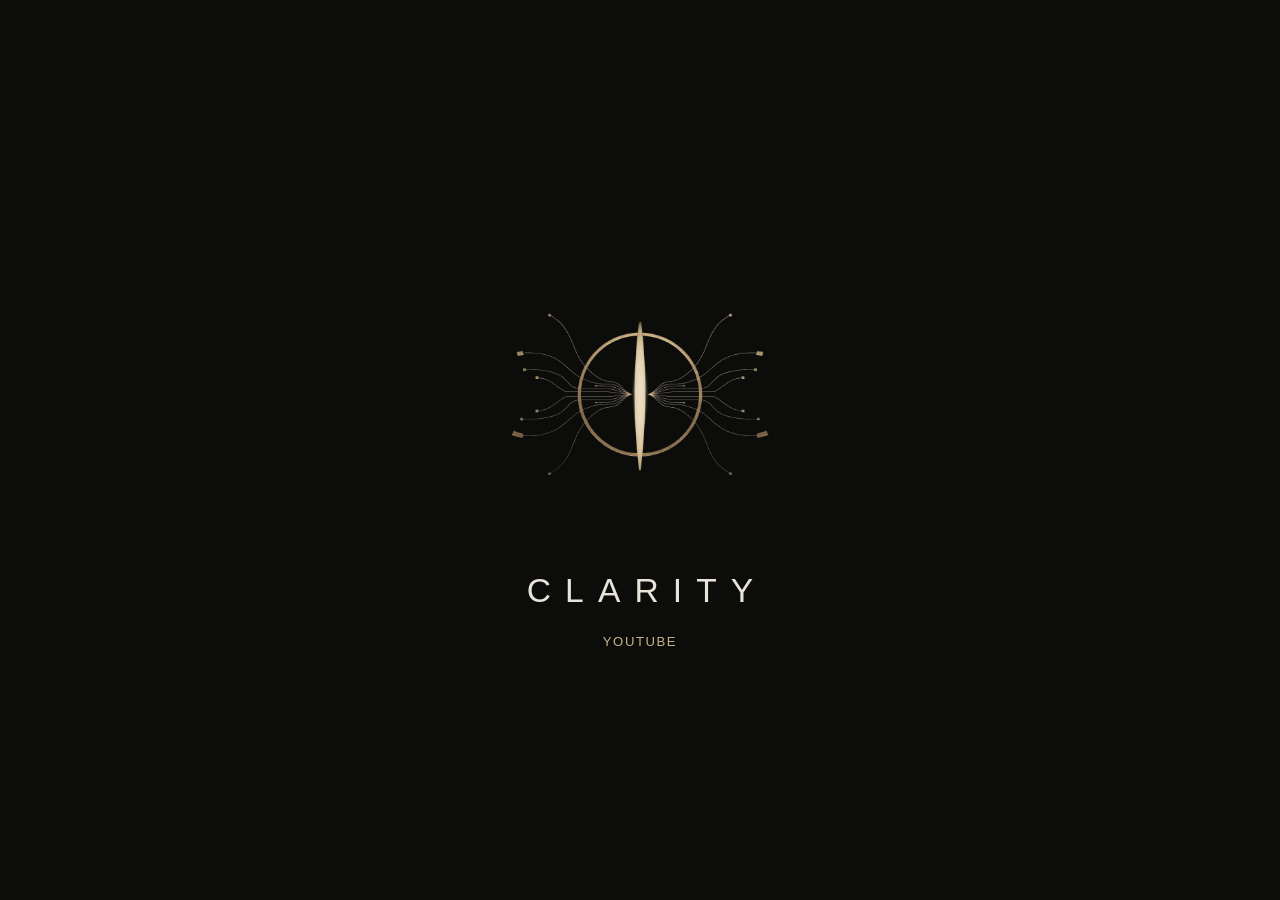
==== index.html @ 917a83cf "Basic public frame: logo, name, YouTube. No spoilers." ====
<!DOCTYPE html>
<html lang="en">
<head>
  <meta charset="utf-8">
  <meta name="viewport" content="width=device-width, initial-scale=1">
  <title>Clarity</title>
  <meta name="description" content="Clarity">
  <link rel="icon" href="assets/favicon-64.png" type="image/png">
  <link rel="stylesheet" href="css/style.css">
</head>
<body>
  <main>
    <img class="mark" src="assets/logo.png" width="720" height="720" alt="Clarity">
    <h1>Clarity</h1>
    <p><a href="https://youtu.be/8wqHIp00v-g">YouTube</a></p>
  </main>
</body>
</html>
---- css/style.css ----
:root {
  --bg: #0c0c0a;
  --fg: #e8e4d9;
  --gold: #c4b48a;
}

* { box-sizing: border-box; }

html, body {
  margin: 0;
  padding: 0;
  min-height: 100%;
  background: var(--bg);
  color: var(--fg);
}

body {
  min-height: 100dvh;
  display: grid;
  place-items: center;
  font-family: "Liberation Sans", "Noto Sans", system-ui, sans-serif;
}

main {
  text-align: center;
  padding: 2rem 1.25rem 3rem;
}

.mark {
  display: block;
  width: min(22rem, 78vw);
  height: auto;
  margin: 0 auto;
}

h1 {
  margin: 0.15rem 0 1.4rem;
  font-weight: 400;
  font-size: clamp(1.6rem, 4vw, 2.1rem);
  letter-spacing: 0.42em;
  text-indent: 0.42em;
  text-transform: uppercase;
}

a {
  color: var(--gold);
  text-decoration: none;
  letter-spacing: 0.12em;
  text-transform: uppercase;
  font-size: 0.82rem;
}

a:hover { text-decoration: underline; }
a:focus-visible { outline: 1px solid var(--gold); outline-offset: 4px; }

@media (max-width: 640px) {
  .mark { width: min(18rem, 86vw); }
}
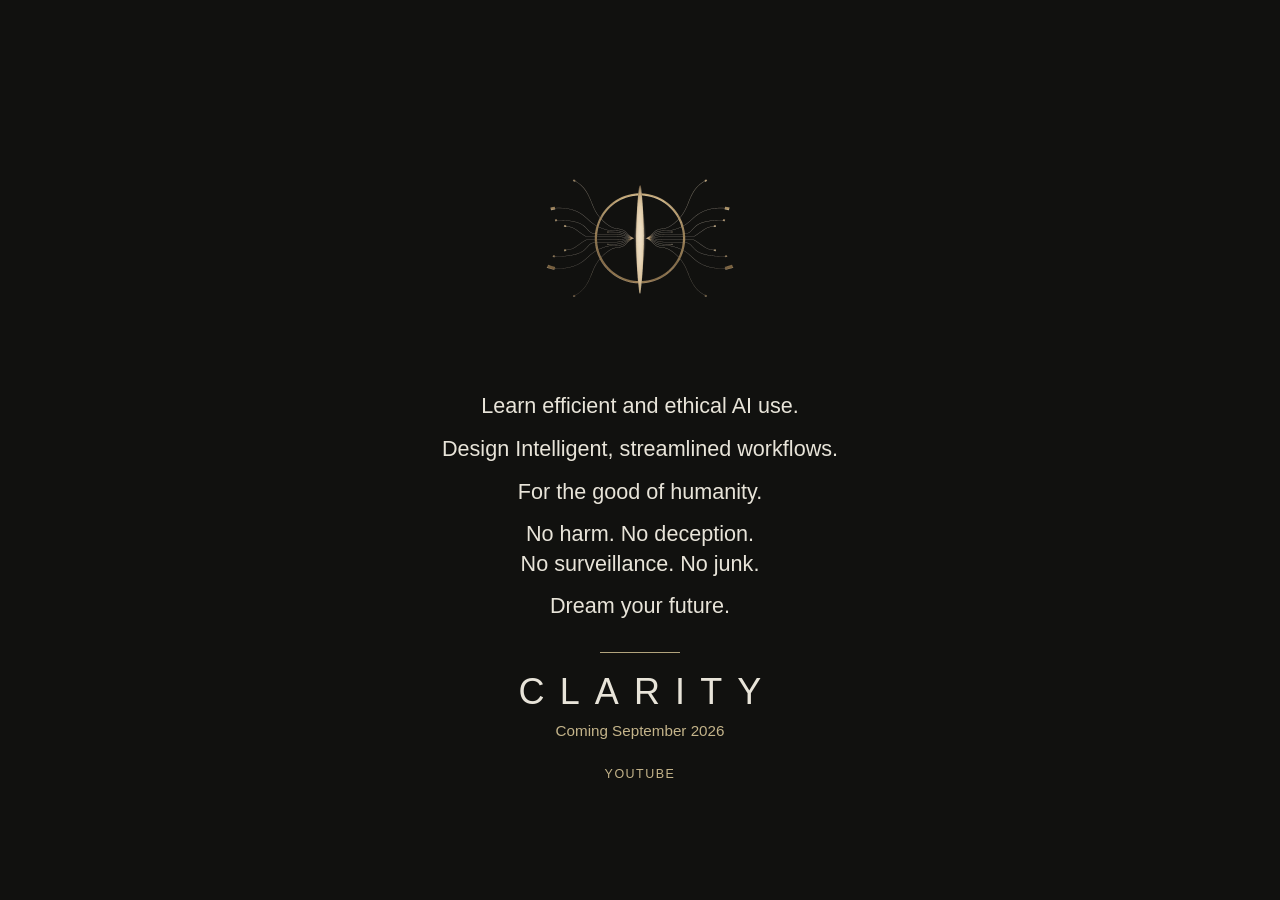
==== commit 286074f7: "Use only the teaser film lines on the public frame." ====
--- a/index.html
+++ b/index.html
@@ -4,15 +4,24 @@
   <meta charset="utf-8">
   <meta name="viewport" content="width=device-width, initial-scale=1">
   <title>Clarity</title>
-  <meta name="description" content="Clarity">
+  <meta name="description" content="Learn efficient and ethical AI use.">
   <link rel="icon" href="assets/favicon-64.png" type="image/png">
   <link rel="stylesheet" href="css/style.css">
 </head>
 <body>
   <main>
-    <img class="mark" src="assets/logo.png" width="720" height="720" alt="Clarity">
+    <img class="mark" src="assets/logo.png" width="720" height="720" alt="">
+    <ul class="lines">
+      <li>Learn efficient and ethical AI use.</li>
+      <li>Design Intelligent, streamlined workflows.</li>
+      <li>For the good of humanity.</li>
+      <li>No harm. No deception.<br>No surveillance. No junk.</li>
+      <li>Dream your future.</li>
+    </ul>
+    <hr>
     <h1>Clarity</h1>
-    <p><a href="https://youtu.be/8wqHIp00v-g">YouTube</a></p>
+    <p class="when">Coming September 2026</p>
+    <p class="yt"><a href="https://youtu.be/8wqHIp00v-g">YouTube</a></p>
   </main>
 </body>
 </html>
--- a/css/style.css
+++ b/css/style.css
@@ -1,5 +1,5 @@
 :root {
-  --bg: #0c0c0a;
+  --bg: #11110f;
   --fg: #e8e4d9;
   --gold: #c4b48a;
 }
@@ -9,7 +9,6 @@
 html, body {
   margin: 0;
   padding: 0;
-  min-height: 100%;
   background: var(--bg);
   color: var(--fg);
 }
@@ -18,41 +17,74 @@
   min-height: 100dvh;
   display: grid;
   place-items: center;
-  font-family: "Liberation Sans", "Noto Sans", system-ui, sans-serif;
+  font-family: "Noto Sans", "Liberation Sans", system-ui, sans-serif;
+  font-weight: 300;
 }
 
 main {
   text-align: center;
-  padding: 2rem 1.25rem 3rem;
+  padding: 2.5rem 1.25rem 3rem;
+  max-width: 40rem;
 }
 
 .mark {
   display: block;
-  width: min(22rem, 78vw);
+  width: min(16rem, 62vw);
   height: auto;
-  margin: 0 auto;
+  margin: 0 auto 1.6rem;
+}
+
+.lines {
+  list-style: none;
+  margin: 0 0 2rem;
+  padding: 0;
+}
+
+.lines li {
+  margin: 0 0 0.85rem;
+  font-size: clamp(1.05rem, 2.6vw, 1.35rem);
+  line-height: 1.35;
+  font-weight: 300;
+}
+
+hr {
+  width: 5rem;
+  border: 0;
+  border-top: 1px solid var(--gold);
+  opacity: 0.9;
+  margin: 0.4rem auto 1.1rem;
 }
 
 h1 {
-  margin: 0.15rem 0 1.4rem;
-  font-weight: 400;
-  font-size: clamp(1.6rem, 4vw, 2.1rem);
+  margin: 0 0 0.55rem;
+  font-weight: 300;
+  font-size: clamp(1.7rem, 4vw, 2.25rem);
   letter-spacing: 0.42em;
   text-indent: 0.42em;
   text-transform: uppercase;
 }
+
+.when {
+  margin: 0 0 1.6rem;
+  color: var(--gold);
+  font-weight: 500;
+  font-size: 0.95rem;
+}
+
+.yt { margin: 0; }
 
 a {
   color: var(--gold);
   text-decoration: none;
   letter-spacing: 0.12em;
   text-transform: uppercase;
-  font-size: 0.82rem;
+  font-size: 0.78rem;
+  font-weight: 500;
 }
 
 a:hover { text-decoration: underline; }
 a:focus-visible { outline: 1px solid var(--gold); outline-offset: 4px; }
 
 @media (max-width: 640px) {
-  .mark { width: min(18rem, 86vw); }
+  .mark { width: min(13rem, 70vw); }
 }
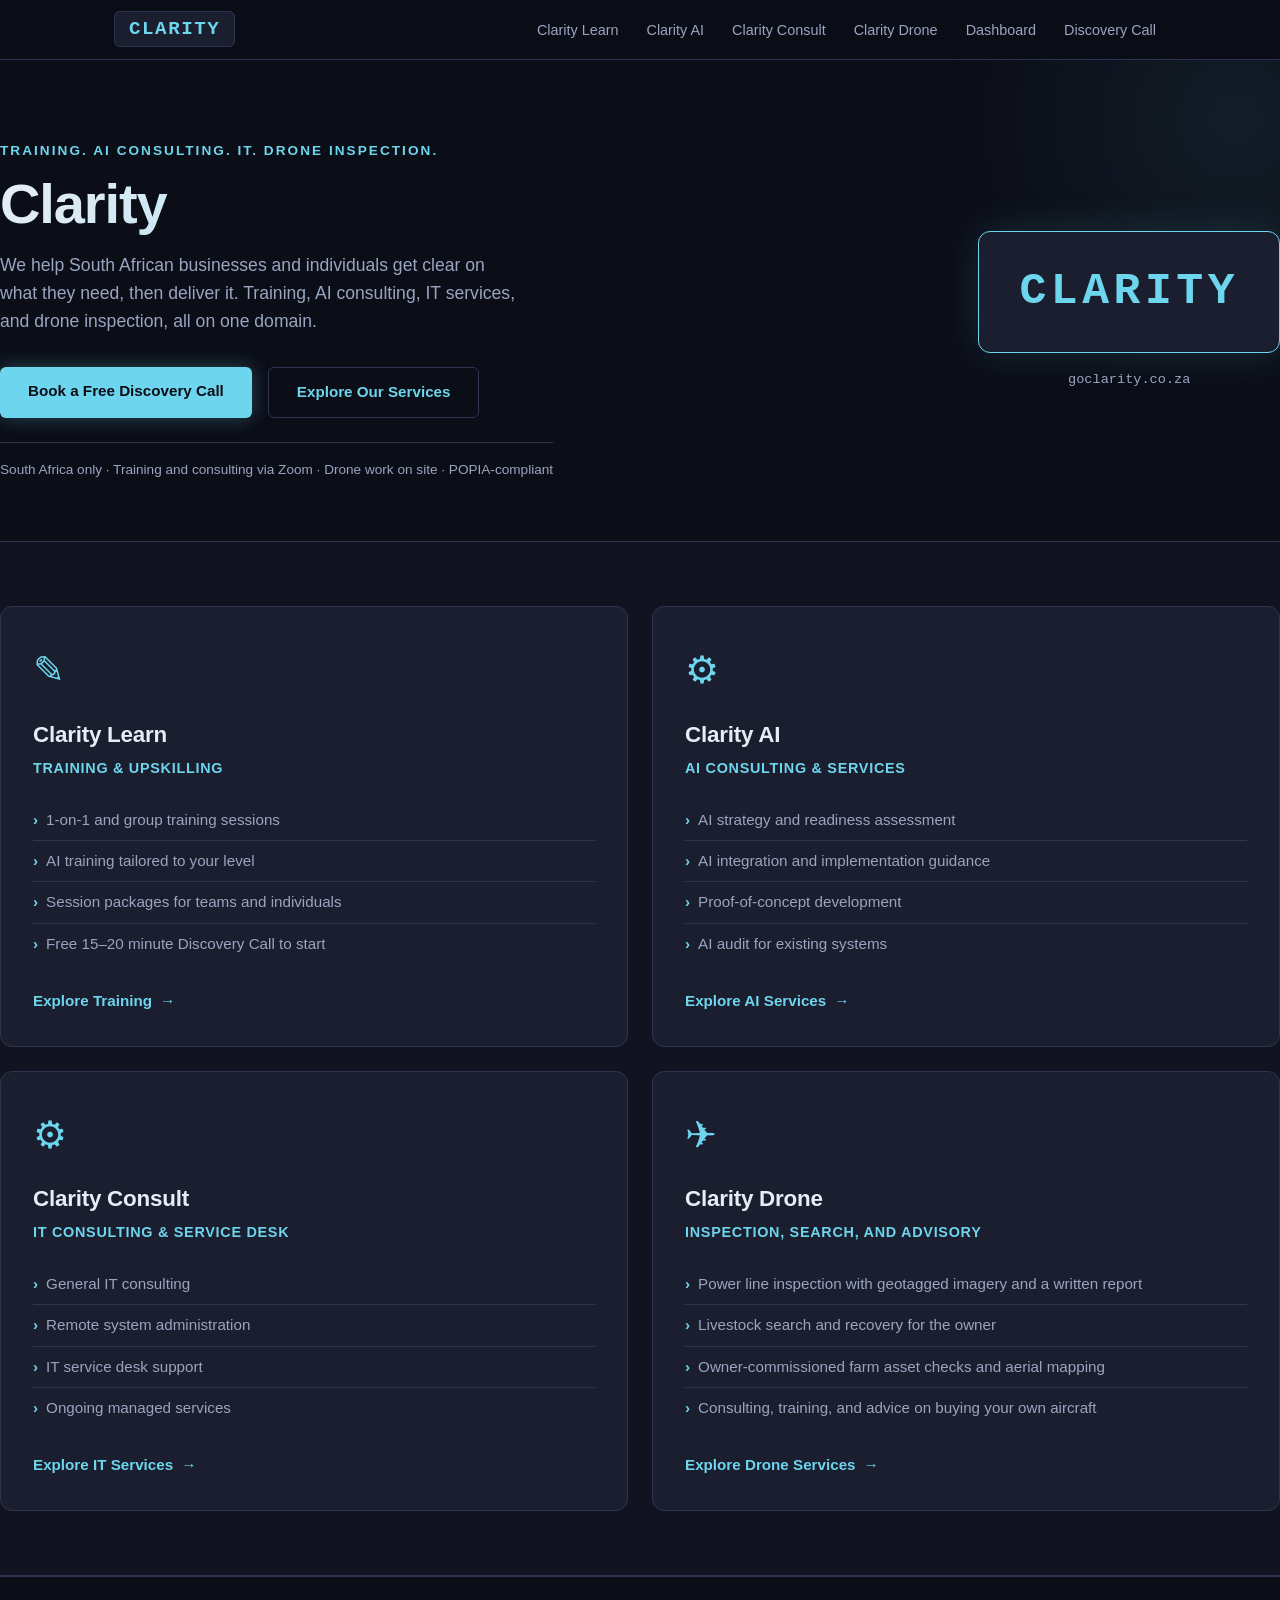
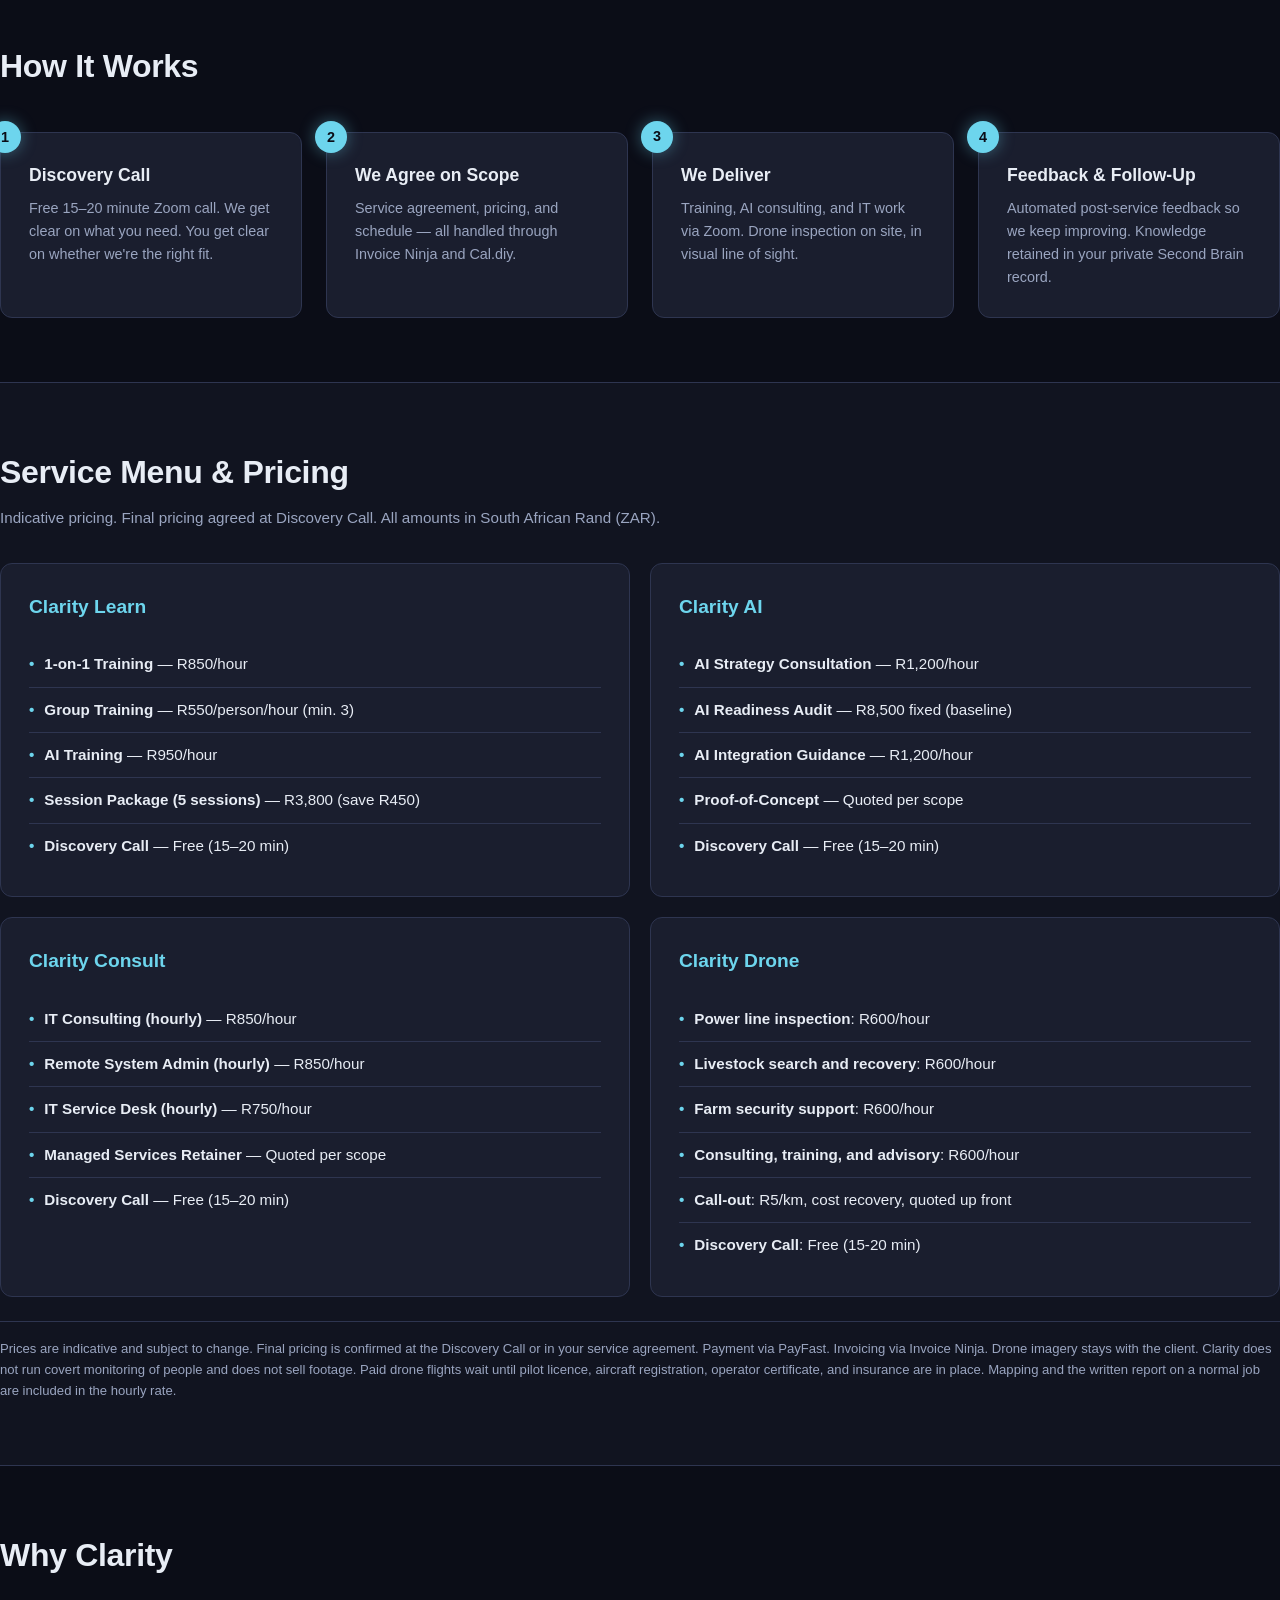
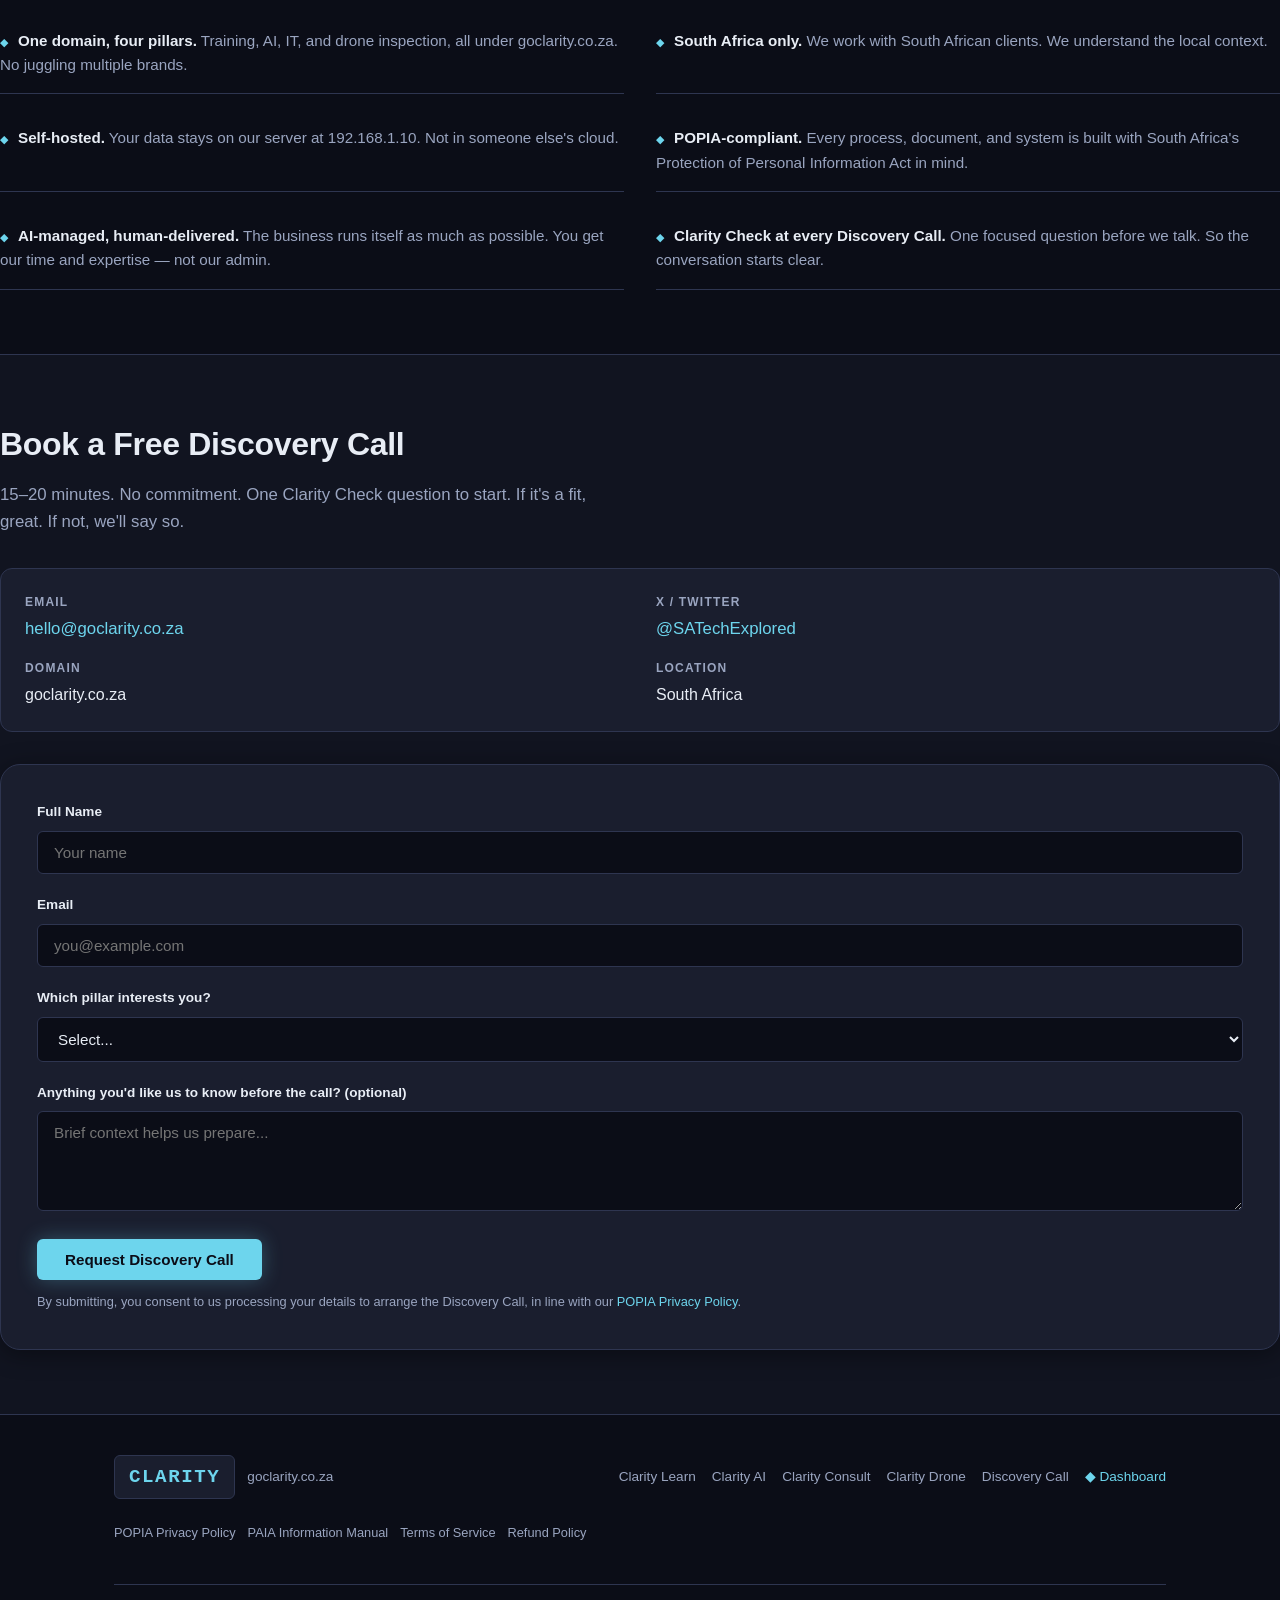
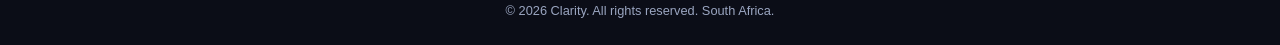
==== commit a577f44c: "Publish full Clarity site: services, POPIA legal suite, portal placeholder Replaces the teaser frame" ====
--- a/index.html
+++ b/index.html
@@ -1,27 +1,287 @@
 <!DOCTYPE html>
 <html lang="en">
 <head>
-  <meta charset="utf-8">
-  <meta name="viewport" content="width=device-width, initial-scale=1">
-  <title>Clarity</title>
-  <meta name="description" content="Learn efficient and ethical AI use.">
-  <link rel="icon" href="assets/favicon-64.png" type="image/png">
-  <link rel="stylesheet" href="css/style.css">
+    <meta charset="UTF-8">
+    <meta name="viewport" content="width=device-width, initial-scale=1.0">
+    <title>Clarity: Training, AI consulting, IT, and drone inspection.</title>
+    <meta name="description" content="Clarity delivers training, AI consulting, IT consulting, and drone inspection to South African clients. Self-hosted. POPIA-compliant.">
+    <link rel="stylesheet" href="css/style.css">
+    <link rel="icon" href="assets/favicon.svg" type="image/svg+xml">
 </head>
 <body>
-  <main>
-    <img class="mark" src="assets/logo.png" width="720" height="720" alt="">
-    <ul class="lines">
-      <li>Learn efficient and ethical AI use.</li>
-      <li>Design Intelligent, streamlined workflows.</li>
-      <li>For the good of humanity.</li>
-      <li>No harm. No deception.<br>No surveillance. No junk.</li>
-      <li>Dream your future.</li>
-    </ul>
-    <hr>
-    <h1>Clarity</h1>
-    <p class="when">Coming September 2026</p>
-    <p class="yt"><a href="https://youtu.be/8wqHIp00v-g">YouTube</a></p>
-  </main>
+    <header class="site-header">
+        <div class="header-inner">
+            <a href="/" class="logo">
+                <span class="logo-mark">CLARITY</span>
+            </a>
+            <nav class="main-nav">
+                <ul>
+                    <li><a href="#learn">Clarity Learn</a></li>
+                    <li><a href="#ai">Clarity AI</a></li>
+                    <li><a href="#consult">Clarity Consult</a></li>
+                    <li><a href="#drone">Clarity Drone</a></li>
+                    <li><a href="/portal.html" class="btn-nav">Dashboard</a></li>
+                    <li><a href="#contact" class="btn-nav">Discovery Call</a></li>
+                </ul>
+            </nav>
+        </div>
+    </header>
+
+    <main>
+        <!-- HERO -->
+        <section class="hero">
+            <div class="hero-inner">
+                <div class="hero-text">
+                    <p class="tagline">Training. AI Consulting. IT. Drone Inspection.</p>
+                    <h1>Clarity</h1>
+                    <p class="hero-sub">We help South African businesses and individuals get clear on what they need, then deliver it. Training, AI consulting, IT services, and drone inspection, all on one domain.</p>
+                    <div class="hero-cta">
+                        <a href="#contact" class="btn btn-primary">Book a Free Discovery Call</a>
+                        <a href="#learn" class="btn btn-secondary">Explore Our Services</a>
+                    </div>
+                    <p class="hero-note">South Africa only · Training and consulting via Zoom · Drone work on site · POPIA-compliant</p>
+                </div>
+                <div class="hero-visual">
+                    <div class="logo-big">CLARITY</div>
+                    <p class="hero-visual-sub">goclarity.co.za</p>
+                </div>
+            </div>
+        </section>
+
+        <!-- THREE PILLARS -->
+        <section class="pillars">
+            <div class="pillars-inner">
+                <div class="pillar" id="learn">
+                    <div class="pillar-icon">&#9998;</div>
+                    <h2>Clarity Learn</h2>
+                    <p>Training &amp; Upskilling</p>
+                    <ul class="pillar-list">
+                        <li>1-on-1 and group training sessions</li>
+                        <li>AI training tailored to your level</li>
+                        <li>Session packages for teams and individuals</li>
+                        <li>Free 15–20 minute Discovery Call to start</li>
+                    </ul>
+                    <a href="#contact" class="pillar-cta">Explore Training<span class="arrow">→</span></a>
+                </div>
+
+                <div class="pillar" id="ai">
+                    <div class="pillar-icon">&#9881;</div>
+                    <h2>Clarity AI</h2>
+                    <p>AI Consulting &amp; Services</p>
+                    <ul class="pillar-list">
+                        <li>AI strategy and readiness assessment</li>
+                        <li>AI integration and implementation guidance</li>
+                        <li>Proof-of-concept development</li>
+                        <li>AI audit for existing systems</li>
+                    </ul>
+                    <a href="#contact" class="pillar-cta">Explore AI Services<span class="arrow">→</span></a>
+                </div>
+
+                <div class="pillar" id="consult">
+                    <div class="pillar-icon">&#9881;</div>
+                    <h2>Clarity Consult</h2>
+                    <p>IT Consulting &amp; Service Desk</p>
+                    <ul class="pillar-list">
+                        <li>General IT consulting</li>
+                        <li>Remote system administration</li>
+                        <li>IT service desk support</li>
+                        <li>Ongoing managed services</li>
+                    </ul>
+                    <a href="#contact" class="pillar-cta">Explore IT Services<span class="arrow">→</span></a>
+                </div>
+
+                <div class="pillar" id="drone">
+                    <div class="pillar-icon">&#9992;</div>
+                    <h2>Clarity Drone</h2>
+                    <p>Inspection, Search, and Advisory</p>
+                    <ul class="pillar-list">
+                        <li>Power line inspection with geotagged imagery and a written report</li>
+                        <li>Livestock search and recovery for the owner</li>
+                        <li>Owner-commissioned farm asset checks and aerial mapping</li>
+                        <li>Consulting, training, and advice on buying your own aircraft</li>
+                    </ul>
+                    <a href="#contact" class="pillar-cta">Explore Drone Services<span class="arrow">→</span></a>
+                </div>
+            </div>
+        </section>
+
+        <!-- HOW IT WORKS -->
+        <section class="how">
+            <div class="how-inner">
+                <h2>How It Works</h2>
+                <ol class="steps">
+                    <li>
+                        <strong>Discovery Call</strong>
+                        <p>Free 15–20 minute Zoom call. We get clear on what you need. You get clear on whether we're the right fit.</p>
+                    </li>
+                    <li>
+                        <strong>We Agree on Scope</strong>
+                        <p>Service agreement, pricing, and schedule — all handled through Invoice Ninja and Cal.diy.</p>
+                    </li>
+                    <li>
+                        <strong>We Deliver</strong>
+                        <p>Training, AI consulting, and IT work via Zoom. Drone inspection on site, in visual line of sight.</p>
+                    </li>
+                    <li>
+                        <strong>Feedback &amp; Follow-Up</strong>
+                        <p>Automated post-service feedback so we keep improving. Knowledge retained in your private Second Brain record.</p>
+                    </li>
+                </ol>
+            </div>
+        </section>
+
+        <!-- PRICING -->
+        <section class="pricing">
+            <div class="pricing-inner">
+                <h2>Service Menu &amp; Pricing</h2>
+                <p class="pricing-note">Indicative pricing. Final pricing agreed at Discovery Call. All amounts in South African Rand (ZAR).</p>
+
+                <div class="pricing-grid">
+                    <div class="pricing-card">
+                        <h3>Clarity Learn</h3>
+                        <ul class="pricing-list">
+                            <li><strong>1-on-1 Training</strong> — R850/hour</li>
+                            <li><strong>Group Training</strong> — R550/person/hour (min. 3)</li>
+                            <li><strong>AI Training</strong> — R950/hour</li>
+                            <li><strong>Session Package (5 sessions)</strong> — R3,800 (save R450)</li>
+                            <li><strong>Discovery Call</strong> — Free (15–20 min)</li>
+                        </ul>
+                    </div>
+                    <div class="pricing-card">
+                        <h3>Clarity AI</h3>
+                        <ul class="pricing-list">
+                            <li><strong>AI Strategy Consultation</strong> — R1,200/hour</li>
+                            <li><strong>AI Readiness Audit</strong> — R8,500 fixed (baseline)</li>
+                            <li><strong>AI Integration Guidance</strong> — R1,200/hour</li>
+                            <li><strong>Proof-of-Concept</strong> — Quoted per scope</li>
+                            <li><strong>Discovery Call</strong> — Free (15–20 min)</li>
+                        </ul>
+                    </div>
+                    <div class="pricing-card">
+                        <h3>Clarity Consult</h3>
+                        <ul class="pricing-list">
+                            <li><strong>IT Consulting (hourly)</strong> — R850/hour</li>
+                            <li><strong>Remote System Admin (hourly)</strong> — R850/hour</li>
+                            <li><strong>IT Service Desk (hourly)</strong> — R750/hour</li>
+                            <li><strong>Managed Services Retainer</strong> — Quoted per scope</li>
+                            <li><strong>Discovery Call</strong> — Free (15–20 min)</li>
+                        </ul>
+                    </div>
+                    <div class="pricing-card">
+                        <h3>Clarity Drone</h3>
+                        <ul class="pricing-list">
+                            <li><strong>Power line inspection</strong>: R600/hour</li>
+                            <li><strong>Livestock search and recovery</strong>: R600/hour</li>
+                            <li><strong>Farm security support</strong>: R600/hour</li>
+                            <li><strong>Consulting, training, and advisory</strong>: R600/hour</li>
+                            <li><strong>Call-out</strong>: R5/km, cost recovery, quoted up front</li>
+                            <li><strong>Discovery Call</strong>: Free (15-20 min)</li>
+                        </ul>
+                    </div>
+                </div>
+                <p class="pricing-disclaimer">Prices are indicative and subject to change. Final pricing is confirmed at the Discovery Call or in your service agreement. Payment via PayFast. Invoicing via Invoice Ninja. Drone imagery stays with the client. Clarity does not run covert monitoring of people and does not sell footage. Paid drone flights wait until pilot licence, aircraft registration, operator certificate, and insurance are in place. Mapping and the written report on a normal job are included in the hourly rate.</p>
+            </div>
+        </section>
+
+        <!-- WHY CLARITY -->
+        <section class="why">
+            <div class="why-inner">
+                <h2>Why Clarity</h2>
+                <ul class="why-list">
+                    <li><strong>One domain, four pillars.</strong> Training, AI, IT, and drone inspection, all under goclarity.co.za. No juggling multiple brands.</li>
+                    <li><strong>South Africa only.</strong> We work with South African clients. We understand the local context.</li>
+                    <li><strong>Self-hosted.</strong> Your data stays on our server at 192.168.1.10. Not in someone else's cloud.</li>
+                    <li><strong>POPIA-compliant.</strong> Every process, document, and system is built with South Africa's Protection of Personal Information Act in mind.</li>
+                    <li><strong>AI-managed, human-delivered.</strong> The business runs itself as much as possible. You get our time and expertise — not our admin.</li>
+                    <li><strong>Clarity Check at every Discovery Call.</strong> One focused question before we talk. So the conversation starts clear.</li>
+                </ul>
+            </div>
+        </section>
+
+        <!-- CONTACT / DISCOVERY CALL -->
+        <section class="contact" id="contact">
+            <div class="contact-inner">
+                <h2>Book a Free Discovery Call</h2>
+                <p>15–20 minutes. No commitment. One Clarity Check question to start. If it's a fit, great. If not, we'll say so.</p>
+
+                <div class="contact-box">
+                    <div class="contact-item">
+                        <span class="contact-label">Email</span>
+                        <a href="mailto:hello@goclarity.co.za">hello@goclarity.co.za</a>
+                    </div>
+                    <div class="contact-item">
+                        <span class="contact-label">X / Twitter</span>
+                        <a href="https://x.com/SATechExplored" target="_blank" rel="noopener">@SATechExplored</a>
+                    </div>
+                    <div class="contact-item">
+                        <span class="contact-label">Domain</span>
+                        goclarity.co.za
+                    </div>
+                    <div class="contact-item">
+                        <span class="contact-label">Location</span>
+                        South Africa
+                    </div>
+                </div>
+
+                <div class="contact-form">
+                    <form action="/api/contact" method="POST" id="discoveryForm">
+                        <div class="form-row">
+                            <label for="name">Full Name</label>
+                            <input type="text" id="name" name="name" required placeholder="Your name">
+                        </div>
+                        <div class="form-row">
+                            <label for="email">Email</label>
+                            <input type="email" id="email" name="email" required placeholder="you@example.com">
+                        </div>
+                        <div class="form-row">
+                            <label for="pillar">Which pillar interests you?</label>
+                            <select id="pillar" name="pillar" required>
+                                <option value="">Select...</option>
+                                <option value="learn">Clarity Learn — Training &amp; Upskilling</option>
+                                <option value="ai">Clarity AI — AI Consulting</option>
+                                <option value="consult">Clarity Consult — IT Consulting &amp; Service Desk</option>
+                                <option value="drone">Clarity Drone: inspection, search, and advisory</option>
+                                <option value="not-sure">Not sure yet</option>
+                            </select>
+                        </div>
+                        <div class="form-row">
+                            <label for="message">Anything you'd like us to know before the call? (optional)</label>
+                            <textarea id="message" name="message" rows="4" placeholder="Brief context helps us prepare..."></textarea>
+                        </div>
+                        <button type="submit" class="btn btn-primary" id="submitBtn">Request Discovery Call</button>
+                    </form>
+                    <div id="formFeedback" class="form-feedback" role="status" aria-live="polite"></div>
+                    <p class="form-note">By submitting, you consent to us processing your details to arrange the Discovery Call, in line with our <a href="/legal/popia-privacy-policy.html">POPIA Privacy Policy</a>.</p>
+                </div>
+            </div>
+        </section>
+
+        <!-- FOOTER -->
+        <footer class="site-footer">
+            <div class="footer-inner">
+                <div class="footer-brand">
+                    <span class="logo-mark">CLARITY</span>
+                    <p>goclarity.co.za</p>
+                </div>
+                <div class="footer-links">
+                    <a href="#learn">Clarity Learn</a>
+                    <a href="#ai">Clarity AI</a>
+                    <a href="#consult">Clarity Consult</a>
+                    <a href="#drone">Clarity Drone</a>
+                    <a href="#contact">Discovery Call</a>
+                    <a href="/portal.html" class="footer-dashboard-link">&#9670; Dashboard</a>
+                </div>
+                <div class="footer-legal">
+                    <a href="/legal/popia-privacy-policy.html">POPIA Privacy Policy</a>
+                    <a href="/legal/popia-paia-manual.html">PAIA Information Manual</a>
+                    <a href="/legal/terms-of-service.html">Terms of Service</a>
+                    <a href="/legal/refund-policy.html">Refund Policy</a>
+                </div>
+                <p class="footer-copy">© <span id="year"></span> Clarity. All rights reserved. South Africa.</p>
+            </div>
+        </footer>
+    </main>
+
+    <script src="js/main.js"></script>
 </body>
 </html>
--- a/css/style.css
+++ b/css/style.css
@@ -1,90 +1,953 @@
+/* ============================================================
+   Clarity — goclarity.co.za
+   Branding: Inspired by ClarityForgeAI (YouTube: @ClarityForgeAI)
+   Colours, style, and logo treatment adapted for Clarity.
+   Self-hosted on 192.168.1.10. Ready for GitHub Pages / GoDaddy.
+   ============================================================ */
+
 :root {
-  --bg: #11110f;
-  --fg: #e8e4d9;
-  --gold: #c4b48a;
-}
-
-* { box-sizing: border-box; }
-
-html, body {
-  margin: 0;
-  padding: 0;
-  background: var(--bg);
-  color: var(--fg);
+    /* Clarity colour palette — inspired by ClarityForgeAI YouTube branding */
+    --color-bg:        #0b0d17;
+    --color-bg-alt:    #111420;
+    --color-surface:   #1a1e2e;
+    --color-surface-2: #222840;
+    --color-border:    #2e3550;
+    --color-text:      #e8edf5;
+    --color-text-dim:  #9aa5c0;
+    --color-accent:    #6dd5ed;
+    --color-accent-2:  #a78bfa;
+    --color-accent-3:  #34d399;
+    --color-warm:      #fbbf24;
+    --color-danger:    #f87171;
+
+    --font-sans: 'Inter', -apple-system, BlinkMacSystemFont, 'Segoe UI', Roboto, Helvetica, Arial, sans-serif;
+    --font-mono: 'JetBrains Mono', 'Fira Code', 'Cascadia Code', monospace;
+
+    --radius-sm: 6px;
+    --radius-md: 12px;
+    --radius-lg: 20px;
+
+    --shadow-card: 0 4px 24px rgba(0, 0, 0, 0.4);
+    --shadow-glow: 0 0 40px rgba(109, 213, 237, 0.15);
+}
+
+/* ---------- RESET ---------- */
+*, *::before, *::after {
+    box-sizing: border-box;
+    margin: 0;
+    padding: 0;
+}
+
+html {
+    scroll-behavior: smooth;
+    font-size: 16px;
 }
 
 body {
-  min-height: 100dvh;
-  display: grid;
-  place-items: center;
-  font-family: "Noto Sans", "Liberation Sans", system-ui, sans-serif;
-  font-weight: 300;
-}
-
-main {
-  text-align: center;
-  padding: 2.5rem 1.25rem 3rem;
-  max-width: 40rem;
-}
-
-.mark {
-  display: block;
-  width: min(16rem, 62vw);
-  height: auto;
-  margin: 0 auto 1.6rem;
-}
-
-.lines {
-  list-style: none;
-  margin: 0 0 2rem;
-  padding: 0;
-}
-
-.lines li {
-  margin: 0 0 0.85rem;
-  font-size: clamp(1.05rem, 2.6vw, 1.35rem);
-  line-height: 1.35;
-  font-weight: 300;
-}
-
-hr {
-  width: 5rem;
-  border: 0;
-  border-top: 1px solid var(--gold);
-  opacity: 0.9;
-  margin: 0.4rem auto 1.1rem;
-}
-
-h1 {
-  margin: 0 0 0.55rem;
-  font-weight: 300;
-  font-size: clamp(1.7rem, 4vw, 2.25rem);
-  letter-spacing: 0.42em;
-  text-indent: 0.42em;
-  text-transform: uppercase;
-}
-
-.when {
-  margin: 0 0 1.6rem;
-  color: var(--gold);
-  font-weight: 500;
-  font-size: 0.95rem;
-}
-
-.yt { margin: 0; }
+    font-family: var(--font-sans);
+    background: var(--color-bg);
+    color: var(--color-text);
+    line-height: 1.6;
+    min-height: 100vh;
+    -webkit-font-smoothing: antialiased;
+    -moz-osx-font-smoothing: grayscale;
+}
 
 a {
-  color: var(--gold);
-  text-decoration: none;
-  letter-spacing: 0.12em;
-  text-transform: uppercase;
-  font-size: 0.78rem;
-  font-weight: 500;
-}
-
-a:hover { text-decoration: underline; }
-a:focus-visible { outline: 1px solid var(--gold); outline-offset: 4px; }
-
-@media (max-width: 640px) {
-  .mark { width: min(13rem, 70vw); }
-}
+    color: var(--color-accent);
+    text-decoration: none;
+    transition: color 0.2s;
+}
+
+a:hover {
+    color: var(--color-accent-2);
+}
+
+/* ---------- SCROLLBAR ---------- */
+::-webkit-scrollbar {
+    width: 8px;
+}
+::-webkit-scrollbar-track {
+    background: var(--color-bg);
+}
+::-webkit-scrollbar-thumb {
+    background: var(--color-border);
+    border-radius: 4px;
+}
+::-webkit-scrollbar-thumb:hover {
+    background: var(--color-text-dim);
+}
+
+/* ---------- SELECTION ---------- */
+::selection {
+    background: var(--color-accent);
+    color: var(--color-bg);
+}
+
+/* ---------- UTILITY ---------- */
+.container {
+    max-width: 1100px;
+    margin: 0 auto;
+    padding: 0 24px;
+}
+
+.logo-mark {
+    font-family: var(--font-mono);
+    font-weight: 700;
+    font-size: 1.2rem;
+    letter-spacing: 0.08em;
+    color: var(--color-accent);
+    background: var(--color-surface);
+    padding: 6px 14px;
+    border-radius: var(--radius-sm);
+    border: 1px solid var(--color-border);
+}
+
+/* ---------- BUTTONS ---------- */
+.btn {
+    display: inline-block;
+    padding: 12px 28px;
+    border-radius: var(--radius-sm);
+    font-weight: 600;
+    font-size: 0.95rem;
+    cursor: pointer;
+    border: none;
+    transition: all 0.25s;
+    font-family: var(--font-sans);
+    text-align: center;
+}
+
+.btn-primary {
+    background: var(--color-accent);
+    color: var(--color-bg);
+    box-shadow: 0 0 20px rgba(109, 213, 237, 0.3);
+}
+
+.btn-primary:hover {
+    background: #8be3f5;
+    transform: translateY(-2px);
+    box-shadow: 0 0 30px rgba(109, 213, 237, 0.5);
+    color: var(--color-bg);
+}
+
+.btn-secondary {
+    background: transparent;
+    color: var(--color-accent);
+    border: 1px solid var(--color-border);
+}
+
+.btn-secondary:hover {
+    border-color: var(--color-accent);
+    background: rgba(109, 213, 237, 0.08);
+    color: var(--color-accent);
+}
+
+.btn-nav {
+    font-weight: 600;
+    padding: 8px 16px;
+    border-radius: var(--radius-sm);
+}
+
+/* ---------- HEADER ---------- */
+.site-header {
+    position: sticky;
+    top: 0;
+    z-index: 100;
+    background: rgba(11, 13, 23, 0.85);
+    backdrop-filter: blur(12px);
+    border-bottom: 1px solid var(--color-border);
+}
+
+.header-inner {
+    max-width: 1100px;
+    margin: 0 auto;
+    padding: 14px 24px;
+    display: flex;
+    align-items: center;
+    justify-content: space-between;
+    gap: 24px;
+}
+
+.main-nav ul {
+    display: flex;
+    list-style: none;
+    gap: 8px;
+    align-items: center;
+}
+
+.main-nav li {
+    position: relative;
+}
+
+.main-nav a {
+    color: var(--color-text-dim);
+    font-weight: 500;
+    font-size: 0.9rem;
+    padding: 6px 10px;
+    border-radius: var(--radius-sm);
+    transition: all 0.2s;
+}
+
+.main-nav a:hover {
+    color: var(--color-text);
+    background: rgba(109, 213, 237, 0.08);
+}
+
+/* ---------- HERO ---------- */
+.hero {
+    padding: 80px 0 60px;
+    position: relative;
+    overflow: hidden;
+}
+
+.hero::before {
+    content: '';
+    position: absolute;
+    top: -50%;
+    right: -20%;
+    width: 600px;
+    height: 600px;
+    background: radial-gradient(circle, rgba(109, 213, 237, 0.08) 0%, transparent 70%);
+    pointer-events: none;
+}
+
+.hero-inner {
+    display: flex;
+    align-items: center;
+    gap: 60px;
+    position: relative;
+}
+
+.hero-text {
+    flex: 1;
+}
+
+.tagline {
+    font-size: 0.85rem;
+    font-weight: 600;
+    letter-spacing: 0.15em;
+    text-transform: uppercase;
+    color: var(--color-accent);
+    margin-bottom: 12px;
+}
+
+.hero h1 {
+    font-size: 3.5rem;
+    font-weight: 800;
+    letter-spacing: -0.02em;
+    line-height: 1.1;
+    margin-bottom: 16px;
+    background: linear-gradient(135deg, var(--color-text) 0%, var(--color-accent) 100%);
+    -webkit-background-clip: text;
+    -webkit-text-fill-color: transparent;
+    background-clip: text;
+}
+
+.hero-sub {
+    font-size: 1.1rem;
+    color: var(--color-text-dim);
+    max-width: 520px;
+    margin-bottom: 32px;
+}
+
+.hero-cta {
+    display: flex;
+    gap: 16px;
+    margin-bottom: 24px;
+    flex-wrap: wrap;
+}
+
+.hero-note {
+    font-size: 0.85rem;
+    color: var(--color-text-dim);
+    border-top: 1px solid var(--color-border);
+    padding-top: 16px;
+    display: inline-block;
+}
+
+.hero-visual {
+    flex-shrink: 0;
+    text-align: center;
+}
+
+.logo-big {
+    font-family: var(--font-mono);
+    font-weight: 800;
+    font-size: 2.8rem;
+    letter-spacing: 0.1em;
+    color: var(--color-accent);
+    background: var(--color-surface);
+    padding: 24px 40px;
+    border-radius: var(--radius-md);
+    border: 1px solid var(--color-accent);
+    box-shadow: var(--shadow-glow);
+    display: inline-block;
+}
+
+.hero-visual-sub {
+    margin-top: 16px;
+    font-family: var(--font-mono);
+    font-size: 0.85rem;
+    color: var(--color-text-dim);
+}
+
+/* ---------- SECTIONS ---------- */
+section {
+    padding: 64px 0;
+}
+
+section h2 {
+    font-size: 2rem;
+    font-weight: 700;
+    margin-bottom: 12px;
+    letter-spacing: -0.01em;
+}
+
+section > div > h2 {
+    margin-bottom: 32px;
+}
+
+/* ---------- PILLARS ---------- */
+.pillars {
+    background: var(--color-bg-alt);
+    border-top: 1px solid var(--color-border);
+    border-bottom: 1px solid var(--color-border);
+}
+
+.pillars-inner {
+    display: grid;
+    grid-template-columns: repeat(2, 1fr);
+    gap: 24px;
+}
+
+.pillar {
+    background: var(--color-surface);
+    border: 1px solid var(--color-border);
+    border-radius: var(--radius-md);
+    padding: 32px;
+    transition: all 0.3s;
+    position: relative;
+    overflow: hidden;
+    opacity: 1; /* visible by default */
+}
+
+.pillar:hover {
+    border-color: var(--color-accent);
+    transform: translateY(-4px);
+    box-shadow: var(--shadow-card);
+}
+
+.pillar-icon {
+    font-size: 2.4rem;
+    color: var(--color-accent);
+    margin-bottom: 16px;
+}
+
+.pillar h2 {
+    font-size: 1.4rem;
+    margin-bottom: 4px;
+}
+
+.pillar > p {
+    color: var(--color-accent);
+    font-weight: 600;
+    font-size: 0.9rem;
+    letter-spacing: 0.05em;
+    text-transform: uppercase;
+    margin-bottom: 20px;
+}
+
+.pillar-list {
+    list-style: none;
+    margin-bottom: 24px;
+}
+
+.pillar-list li {
+    padding: 8px 0;
+    color: var(--color-text-dim);
+    font-size: 0.95rem;
+    border-bottom: 1px solid var(--color-border);
+}
+
+.pillar-list li:last-child {
+    border-bottom: none;
+}
+
+.pillar-list li::before {
+    content: '›';
+    color: var(--color-accent);
+    margin-right: 8px;
+    font-weight: 700;
+}
+
+.pillar-cta {
+    display: inline-flex;
+    align-items: center;
+    gap: 8px;
+    font-weight: 600;
+    font-size: 0.95rem;
+    color: var(--color-accent);
+    transition: gap 0.2s;
+}
+
+.pillar-cta:hover {
+    gap: 16px;
+    color: var(--color-accent-2);
+}
+
+.pillar-cta .arrow {
+    transition: transform 0.2s;
+}
+
+.pillar:hover .pillar-cta .arrow {
+    transform: translateX(4px);
+}
+
+/* ---------- HOW IT WORKS ---------- */
+.how {
+    border-top: 1px solid var(--color-border);
+}
+
+.how-inner h2 {
+    margin-bottom: 40px;
+}
+
+.steps {
+    list-style: none;
+    counter-reset: step-counter;
+    display: grid;
+    grid-template-columns: repeat(4, 1fr);
+    gap: 24px;
+}
+
+.steps li {
+    counter-increment: step-counter;
+    background: var(--color-surface);
+    border: 1px solid var(--color-border);
+    border-radius: var(--radius-md);
+    padding: 28px;
+    position: relative;
+    transition: all 0.25s;
+}
+
+.steps li:hover {
+    border-color: var(--color-accent);
+    transform: translateY(-2px);
+}
+
+.steps li::before {
+    content: counter(step-counter);
+    position: absolute;
+    top: -12px;
+    left: -12px;
+    width: 32px;
+    height: 32px;
+    background: var(--color-accent);
+    color: var(--color-bg);
+    font-weight: 700;
+    font-size: 0.9rem;
+    border-radius: 50%;
+    display: flex;
+    align-items: center;
+    justify-content: center;
+    box-shadow: 0 0 16px rgba(109, 213, 237, 0.4);
+}
+
+.steps li strong {
+    display: block;
+    font-size: 1.1rem;
+    margin-bottom: 8px;
+    color: var(--color-text);
+}
+
+.steps li p {
+    color: var(--color-text-dim);
+    font-size: 0.9rem;
+}
+
+/* ---------- PRICING ---------- */
+.pricing {
+    background: var(--color-bg-alt);
+    border-top: 1px solid var(--color-border);
+}
+
+.pricing-inner h2 {
+    margin-bottom: 8px;
+}
+
+.pricing-note {
+    color: var(--color-text-dim);
+    font-size: 0.95rem;
+    margin-bottom: 32px;
+}
+
+.pricing-grid {
+    display: grid;
+    grid-template-columns: repeat(2, 1fr);
+    gap: 20px;
+    margin-bottom: 24px;
+}
+
+.pricing-card {
+    background: var(--color-surface);
+    border: 1px solid var(--color-border);
+    border-radius: var(--radius-md);
+    padding: 28px;
+    transition: all 0.3s;
+}
+
+.pricing-card:hover {
+    border-color: var(--color-accent);
+    box-shadow: var(--shadow-card);
+}
+
+.pricing-card h3 {
+    font-size: 1.2rem;
+    margin-bottom: 20px;
+    color: var(--color-accent);
+}
+
+.pricing-list {
+    list-style: none;
+}
+
+.pricing-list li {
+    padding: 10px 0;
+    border-bottom: 1px solid var(--color-border);
+    font-size: 0.95rem;
+}
+
+.pricing-list li:last-child {
+    border-bottom: none;
+}
+
+.pricing-list li::before {
+    content: '•';
+    color: var(--color-accent);
+    margin-right: 10px;
+    font-weight: 700;
+}
+
+.pricing-disclaimer {
+    color: var(--color-text-dim);
+    font-size: 0.82rem;
+    border-top: 1px solid var(--color-border);
+    padding-top: 16px;
+}
+
+/* ---------- WHY ---------- */
+.why {
+    border-top: 1px solid var(--color-border);
+}
+
+.why-inner h2 {
+    margin-bottom: 32px;
+}
+
+.why-list {
+    list-style: none;
+    display: grid;
+    grid-template-columns: repeat(2, 1fr);
+    gap: 16px 32px;
+}
+
+.why-list li {
+    padding: 16px 0;
+    border-bottom: 1px solid var(--color-border);
+    font-size: 0.95rem;
+    color: var(--color-text-dim);
+}
+
+.why-list li strong {
+    color: var(--color-text);
+}
+
+.why-list li::before {
+    content: '◆';
+    color: var(--color-accent);
+    margin-right: 10px;
+    font-size: 0.7rem;
+}
+
+/* ---------- CONTACT ---------- */
+.contact {
+    background: var(--color-bg-alt);
+    border-top: 1px solid var(--color-border);
+}
+
+.contact-inner h2 {
+    margin-bottom: 12px;
+}
+
+.contact-inner > p {
+    color: var(--color-text-dim);
+    font-size: 1.05rem;
+    margin-bottom: 32px;
+    max-width: 600px;
+}
+
+.contact-box {
+    background: var(--color-surface);
+    border: 1px solid var(--color-border);
+    border-radius: var(--radius-md);
+    padding: 24px;
+    margin-bottom: 32px;
+    display: grid;
+    grid-template-columns: repeat(2, 1fr);
+    gap: 16px 32px;
+}
+
+.contact-item {
+    display: flex;
+    flex-direction: column;
+    gap: 4px;
+}
+
+.contact-label {
+    font-size: 0.75rem;
+    font-weight: 600;
+    letter-spacing: 0.1em;
+    text-transform: uppercase;
+    color: var(--color-text-dim);
+}
+
+.contact-item a {
+    font-size: 1.05rem;
+    font-weight: 500;
+}
+
+.contact-form {
+    background: var(--color-surface);
+    border: 1px solid var(--color-border);
+    border-radius: var(--radius-lg);
+    padding: 36px;
+    box-shadow: var(--shadow-card);
+}
+
+.form-row {
+    margin-bottom: 20px;
+}
+
+.form-row label {
+    display: block;
+    font-size: 0.85rem;
+    font-weight: 600;
+    margin-bottom: 8px;
+    color: var(--color-text);
+}
+
+.form-row input,
+.form-row select,
+.form-row textarea {
+    width: 100%;
+    padding: 12px 16px;
+    background: var(--color-bg);
+    border: 1px solid var(--color-border);
+    border-radius: var(--radius-sm);
+    color: var(--color-text);
+    font-family: var(--font-sans);
+    font-size: 0.95rem;
+    transition: border-color 0.2s;
+}
+
+.form-row input:focus,
+.form-row select:focus,
+.form-row textarea:focus {
+    outline: none;
+    border-color: var(--color-accent);
+    box-shadow: 0 0 0 3px rgba(109, 213, 237, 0.15);
+}
+
+.form-row textarea {
+    resize: vertical;
+    min-height: 100px;
+}
+
+.form-note {
+    font-size: 0.8rem;
+    color: var(--color-text-dim);
+    margin-top: 12px;
+}
+
+.form-note a {
+    color: var(--color-accent);
+}
+
+.form-note a:hover {
+    color: var(--color-accent-2);
+}
+
+/* ---------- FORM FEEDBACK ---------- */
+.form-feedback {
+    display: none;
+    padding: 16px 20px;
+    border-radius: var(--radius-sm);
+    margin-top: 16px;
+    font-size: 0.9rem;
+    line-height: 1.5;
+}
+
+.form-feedback--success {
+    background: rgba(52, 211, 153, 0.1);
+    border: 1px solid var(--color-accent-3);
+    color: var(--color-accent-3);
+}
+
+.form-feedback--error {
+    background: rgba(248, 113, 113, 0.1);
+    border: 1px solid var(--color-danger);
+    color: var(--color-danger);
+}
+
+.form-feedback--info {
+    background: rgba(109, 213, 237, 0.1);
+    border: 1px solid var(--color-accent);
+    color: var(--color-accent);
+}
+
+
+.settings-panel {
+    max-width: 100%;
+}
+
+.settings-section {
+    margin-bottom: 0;
+}
+
+.settings-section h2 {
+    font-size: 1.2rem;
+    margin-bottom: 16px;
+    color: var(--color-accent);
+}
+
+.settings-hr {
+    border: none;
+    border-top: 1px solid var(--color-border);
+    margin: 32px 0;
+}
+
+.setting-row {
+    margin-bottom: 20px;
+}
+
+.setting-label {
+    display: block;
+    font-size: 0.85rem;
+    font-weight: 600;
+    margin-bottom: 8px;
+    color: var(--color-text);
+}
+
+.setting-input,
+.setting-select {
+    width: 100%;
+    padding: 12px 16px;
+    background: var(--color-bg);
+    border: 1px solid var(--color-border);
+    border-radius: var(--radius-sm);
+    color: var(--color-text);
+    font-family: var(--font-sans);
+    font-size: 0.95rem;
+    transition: border-color 0.2s;
+}
+
+.setting-input:focus,
+.setting-select:focus {
+    outline: none;
+    border-color: var(--color-accent);
+    box-shadow: 0 0 0 3px rgba(109, 213, 237, 0.15);
+}
+
+.setting-input:disabled,
+.setting-select:disabled {
+    opacity: 0.5;
+    cursor: not-allowed;
+}
+
+.setting-hint {
+    font-size: 0.8rem;
+    color: var(--color-text-dim);
+    margin-top: 8px;
+}
+
+.setting-grid-2 {
+    display: grid;
+    grid-template-columns: 1fr 1fr;
+    gap: 12px;
+}
+
+.setting-color {
+    width: 100%;
+    height: 48px;
+    border: 1px solid var(--color-border);
+    border-radius: var(--radius-sm);
+    cursor: pointer;
+    background: none;
+    padding: 2px;
+}
+
+.setting-status {
+    font-size: 0.85rem;
+    color: var(--color-accent);
+}
+
+/* ---------- FOOTER ---------- */
+.site-footer {
+    background: var(--color-bg);
+    border-top: 1px solid var(--color-border);
+    padding: 40px 0 24px;
+}
+
+.footer-inner {
+    max-width: 1100px;
+    margin: 0 auto;
+    padding: 0 24px;
+    display: flex;
+    flex-wrap: wrap;
+    justify-content: space-between;
+    align-items: center;
+    gap: 24px;
+}
+
+.footer-brand {
+    display: flex;
+    align-items: center;
+    gap: 12px;
+}
+
+.footer-brand p {
+    font-size: 0.85rem;
+    color: var(--color-text-dim);
+}
+
+.footer-links {
+    display: flex;
+    gap: 16px;
+    flex-wrap: wrap;
+}
+
+.footer-links a {
+    color: var(--color-text-dim);
+    font-size: 0.85rem;
+    font-weight: 500;
+}
+
+.footer-links a:hover {
+    color: var(--color-accent);
+}
+
+.footer-dashboard-link {
+    font-weight: 600;
+    color: var(--color-accent) !important;
+}
+
+.footer-dashboard-link:hover {
+    color: var(--color-accent-2) !important;
+}
+
+.footer-legal {
+    display: flex;
+    gap: 12px;
+    flex-wrap: wrap;
+    font-size: 0.8rem;
+}
+
+.footer-legal a {
+    color: var(--color-text-dim);
+    font-weight: 500;
+}
+
+.footer-legal a:hover {
+    color: var(--color-accent);
+}
+
+.footer-copy {
+    font-size: 0.8rem;
+    color: var(--color-text-dim);
+    width: 100%;
+    text-align: center;
+    margin-top: 16px;
+    padding-top: 16px;
+    border-top: 1px solid var(--color-border);
+}
+
+/* ---------- RESPONSIVE ---------- */
+@media (max-width: 900px) {
+    .header-inner {
+        flex-wrap: wrap;
+        justify-content: center;
+    }
+
+    .main-nav ul {
+        flex-wrap: wrap;
+        justify-content: center;
+    }
+
+    .hero-inner {
+        flex-direction: column;
+        text-align: center;
+    }
+
+    .hero-visual {
+        display: none;
+    }
+
+    .hero h1 {
+        font-size: 2.6rem;
+    }
+
+    .pillars-inner,
+    .pricing-grid {
+        grid-template-columns: 1fr;
+    }
+
+    .steps {
+        grid-template-columns: 1fr;
+    }
+
+    .why-list {
+        grid-template-columns: 1fr;
+    }
+
+    .contact-box {
+        grid-template-columns: 1fr;
+    }
+
+    .footer-inner {
+        flex-direction: column;
+        text-align: center;
+    }
+}
+
+/* ---------- ANIMATIONS ---------- */
+@keyframes fadeInUp {
+    from {
+        opacity: 0;
+        transform: translateY(20px);
+    }
+    to {
+        opacity: 1;
+        transform: translateY(0);
+    }
+}
+
+.hero,
+.pillar,
+.steps li,
+.pricing-card,
+.why-list li,
+.contact-box,
+.contact-form {
+    animation: fadeInUp 0.6s ease-out both;
+}
+
+.pillar:nth-child(1) { animation-delay: 0.1s; }
+.pillar:nth-child(2) { animation-delay: 0.2s; }
+.pillar:nth-child(3) { animation-delay: 0.3s; }
+.steps li:nth-child(1) { animation-delay: 0.15s; }
+.steps li:nth-child(2) { animation-delay: 0.25s; }
+.steps li:nth-child(3) { animation-delay: 0.35s; }
+.steps li:nth-child(4) { animation-delay: 0.45s; }
+.pricing-card:nth-child(1) { animation-delay: 0.1s; }
+.pricing-card:nth-child(2) { animation-delay: 0.2s; }
+.pricing-card:nth-child(3) { animation-delay: 0.3s; }
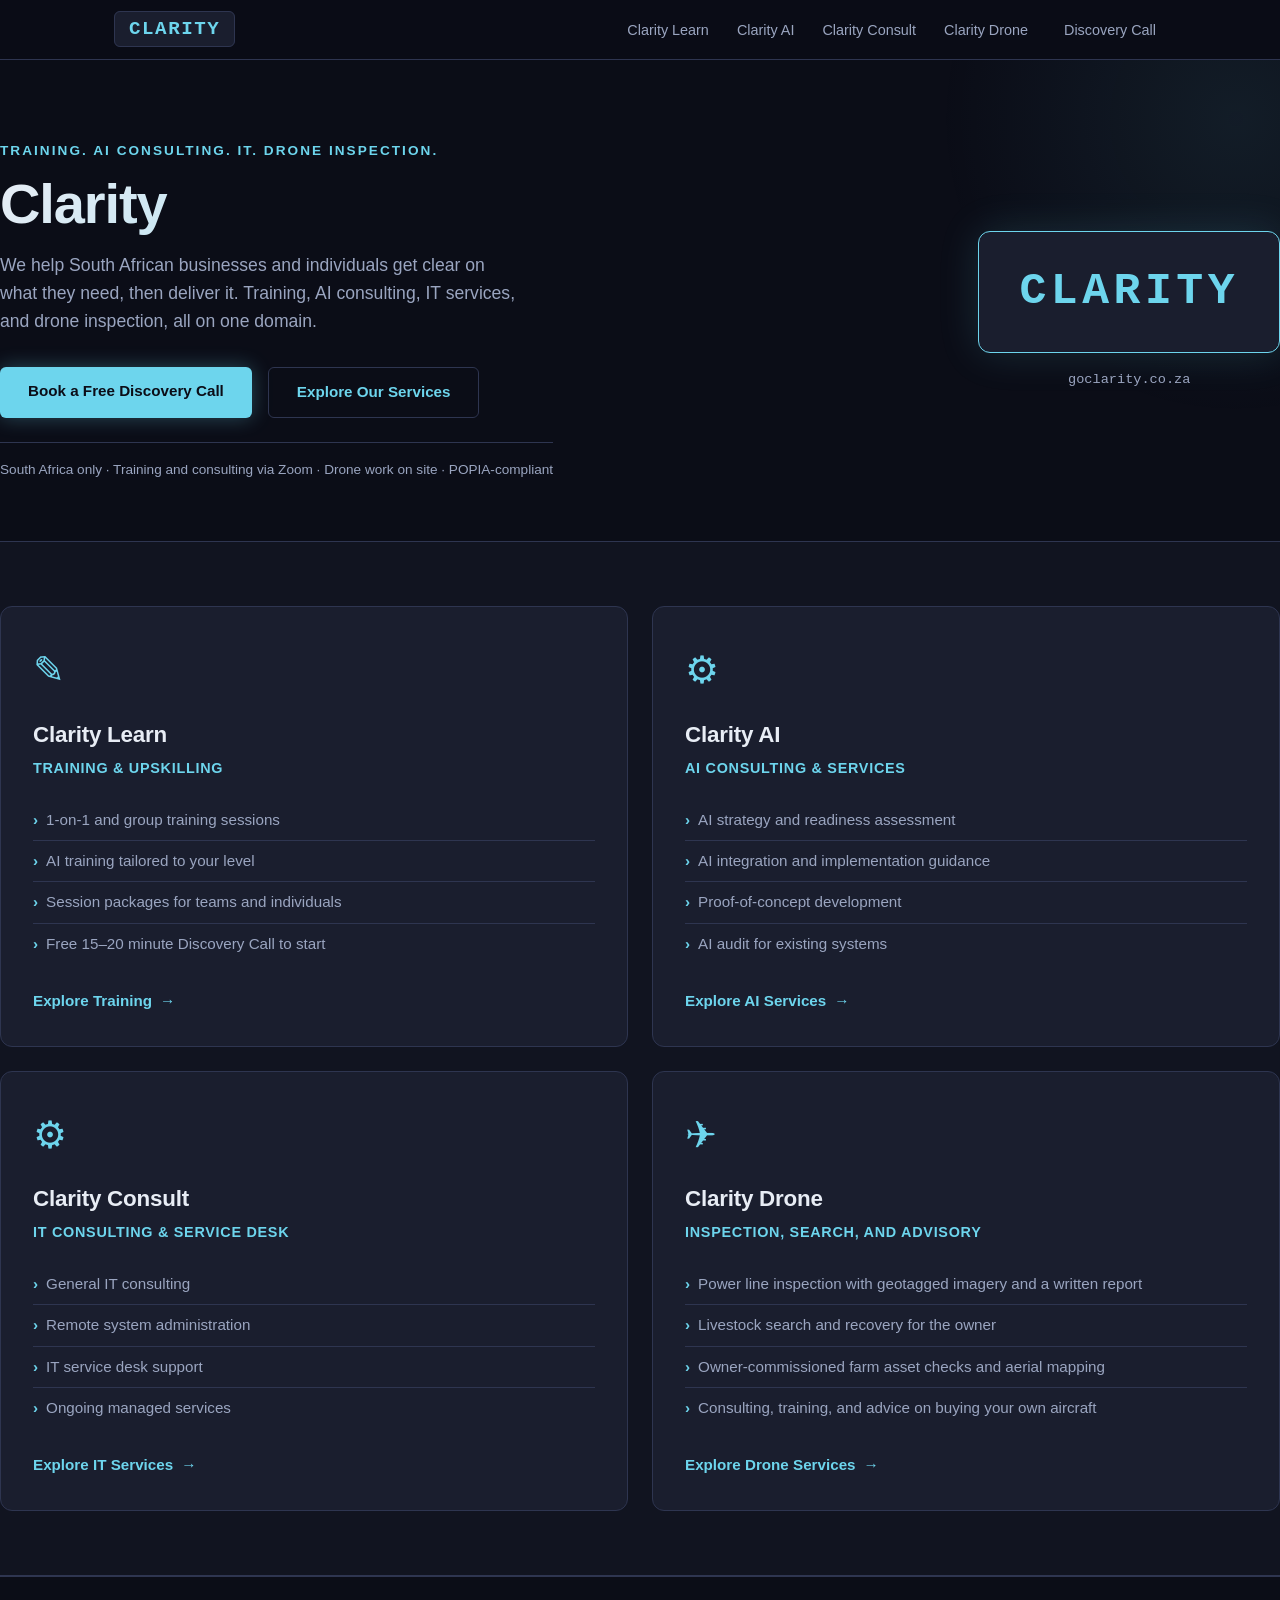
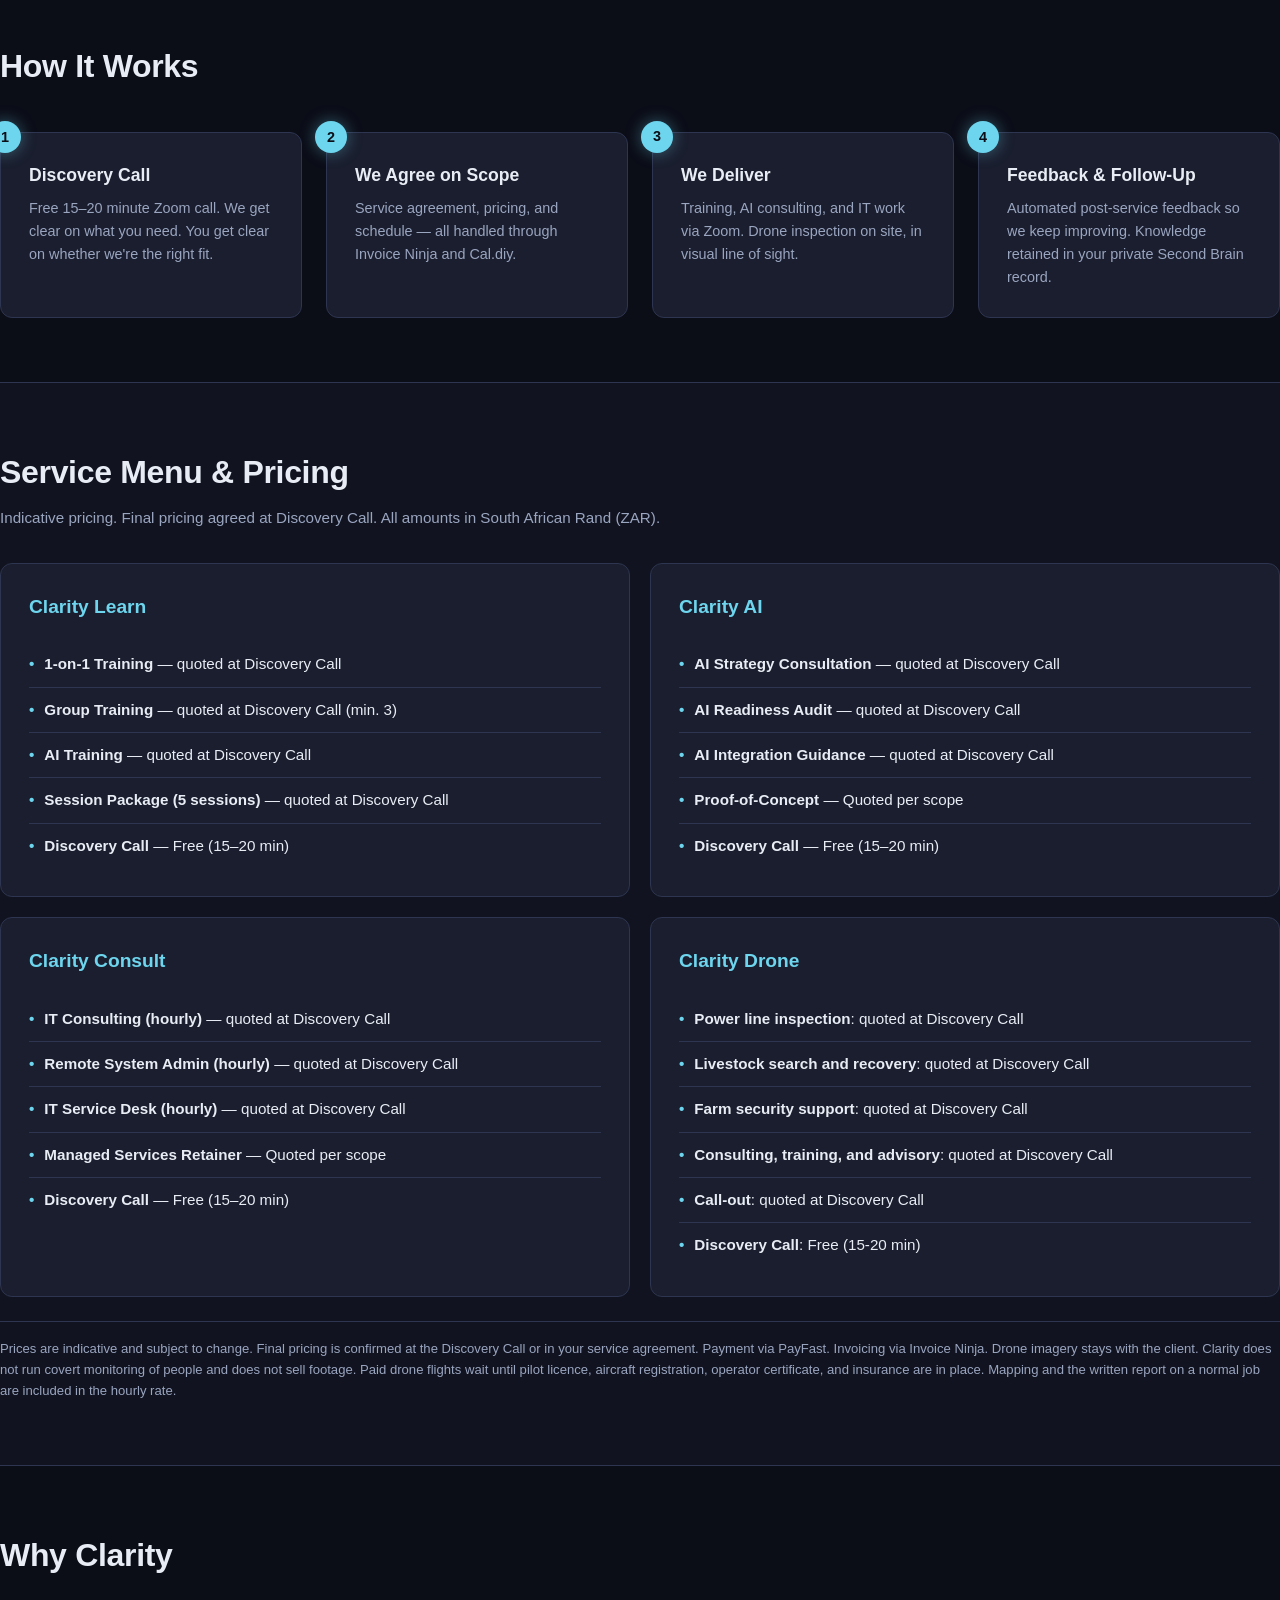
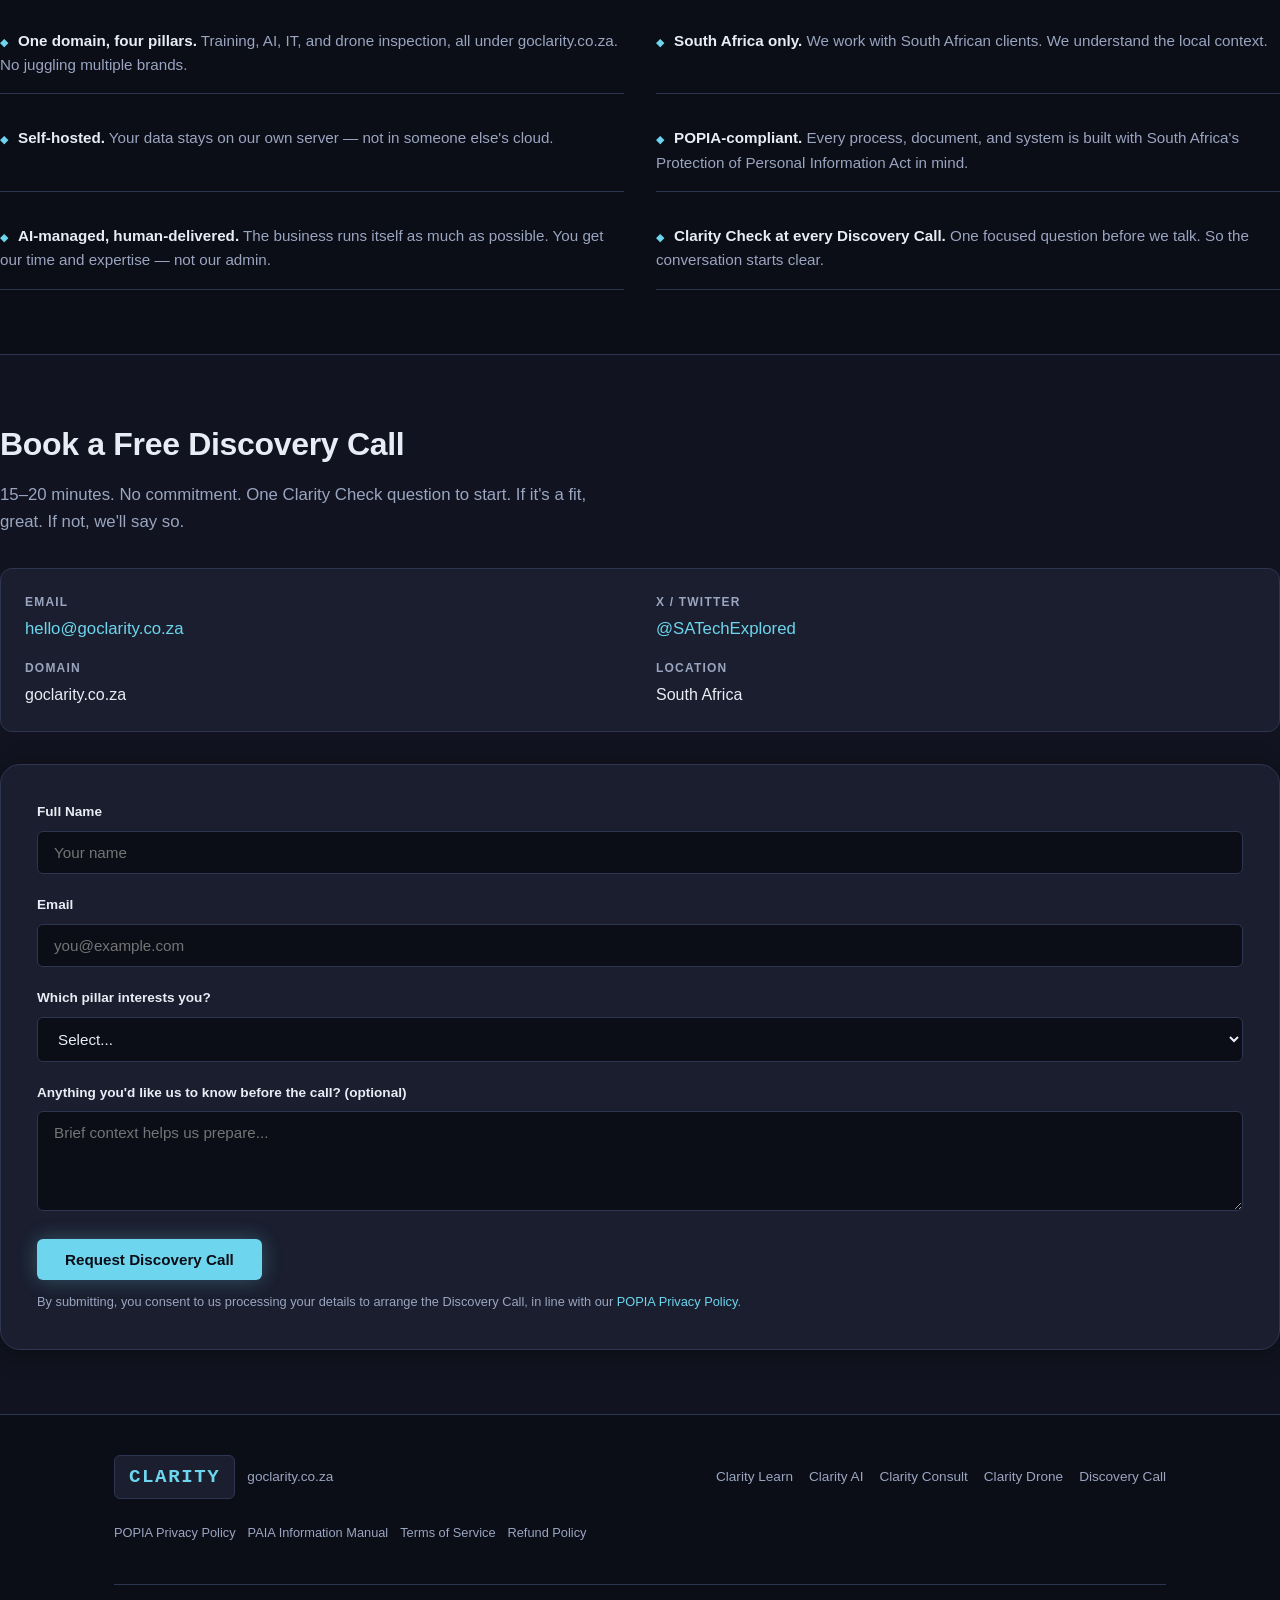
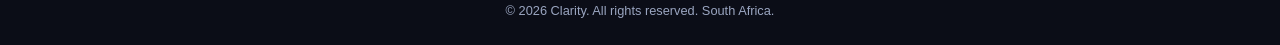
==== commit 8a949da0: "Remove specific ZAR rates and internal IP from public pricing page (BOA ruling 2026-10-27)" ====
--- a/index.html
+++ b/index.html
@@ -140,19 +140,19 @@
                     <div class="pricing-card">
                         <h3>Clarity Learn</h3>
                         <ul class="pricing-list">
-                            <li><strong>1-on-1 Training</strong> — R850/hour</li>
-                            <li><strong>Group Training</strong> — R550/person/hour (min. 3)</li>
-                            <li><strong>AI Training</strong> — R950/hour</li>
-                            <li><strong>Session Package (5 sessions)</strong> — R3,800 (save R450)</li>
+                            <li><strong>1-on-1 Training</strong> — quoted at Discovery Call</li>
+                            <li><strong>Group Training</strong> — quoted at Discovery Call (min. 3)</li>
+                            <li><strong>AI Training</strong> — quoted at Discovery Call</li>
+                            <li><strong>Session Package (5 sessions)</strong> — quoted at Discovery Call</li>
                             <li><strong>Discovery Call</strong> — Free (15–20 min)</li>
                         </ul>
                     </div>
                     <div class="pricing-card">
                         <h3>Clarity AI</h3>
                         <ul class="pricing-list">
-                            <li><strong>AI Strategy Consultation</strong> — R1,200/hour</li>
-                            <li><strong>AI Readiness Audit</strong> — R8,500 fixed (baseline)</li>
-                            <li><strong>AI Integration Guidance</strong> — R1,200/hour</li>
+                            <li><strong>AI Strategy Consultation</strong> — quoted at Discovery Call</li>
+                            <li><strong>AI Readiness Audit</strong> — quoted at Discovery Call</li>
+                            <li><strong>AI Integration Guidance</strong> — quoted at Discovery Call</li>
                             <li><strong>Proof-of-Concept</strong> — Quoted per scope</li>
                             <li><strong>Discovery Call</strong> — Free (15–20 min)</li>
                         </ul>
@@ -160,9 +160,9 @@
                     <div class="pricing-card">
                         <h3>Clarity Consult</h3>
                         <ul class="pricing-list">
-                            <li><strong>IT Consulting (hourly)</strong> — R850/hour</li>
-                            <li><strong>Remote System Admin (hourly)</strong> — R850/hour</li>
-                            <li><strong>IT Service Desk (hourly)</strong> — R750/hour</li>
+                            <li><strong>IT Consulting (hourly)</strong> — quoted at Discovery Call</li>
+                            <li><strong>Remote System Admin (hourly)</strong> — quoted at Discovery Call</li>
+                            <li><strong>IT Service Desk (hourly)</strong> — quoted at Discovery Call</li>
                             <li><strong>Managed Services Retainer</strong> — Quoted per scope</li>
                             <li><strong>Discovery Call</strong> — Free (15–20 min)</li>
                         </ul>
@@ -170,11 +170,11 @@
                     <div class="pricing-card">
                         <h3>Clarity Drone</h3>
                         <ul class="pricing-list">
-                            <li><strong>Power line inspection</strong>: R600/hour</li>
-                            <li><strong>Livestock search and recovery</strong>: R600/hour</li>
-                            <li><strong>Farm security support</strong>: R600/hour</li>
-                            <li><strong>Consulting, training, and advisory</strong>: R600/hour</li>
-                            <li><strong>Call-out</strong>: R5/km, cost recovery, quoted up front</li>
+                            <li><strong>Power line inspection</strong>: quoted at Discovery Call</li>
+                            <li><strong>Livestock search and recovery</strong>: quoted at Discovery Call</li>
+                            <li><strong>Farm security support</strong>: quoted at Discovery Call</li>
+                            <li><strong>Consulting, training, and advisory</strong>: quoted at Discovery Call</li>
+                            <li><strong>Call-out</strong>: quoted at Discovery Call</li>
                             <li><strong>Discovery Call</strong>: Free (15-20 min)</li>
                         </ul>
                     </div>
@@ -190,7 +190,7 @@
                 <ul class="why-list">
                     <li><strong>One domain, four pillars.</strong> Training, AI, IT, and drone inspection, all under goclarity.co.za. No juggling multiple brands.</li>
                     <li><strong>South Africa only.</strong> We work with South African clients. We understand the local context.</li>
-                    <li><strong>Self-hosted.</strong> Your data stays on our server at 192.168.1.10. Not in someone else's cloud.</li>
+                    <li><strong>Self-hosted.</strong> Your data stays on our own server — not in someone else's cloud.</li>
                     <li><strong>POPIA-compliant.</strong> Every process, document, and system is built with South Africa's Protection of Personal Information Act in mind.</li>
                     <li><strong>AI-managed, human-delivered.</strong> The business runs itself as much as possible. You get our time and expertise — not our admin.</li>
                     <li><strong>Clarity Check at every Discovery Call.</strong> One focused question before we talk. So the conversation starts clear.</li>
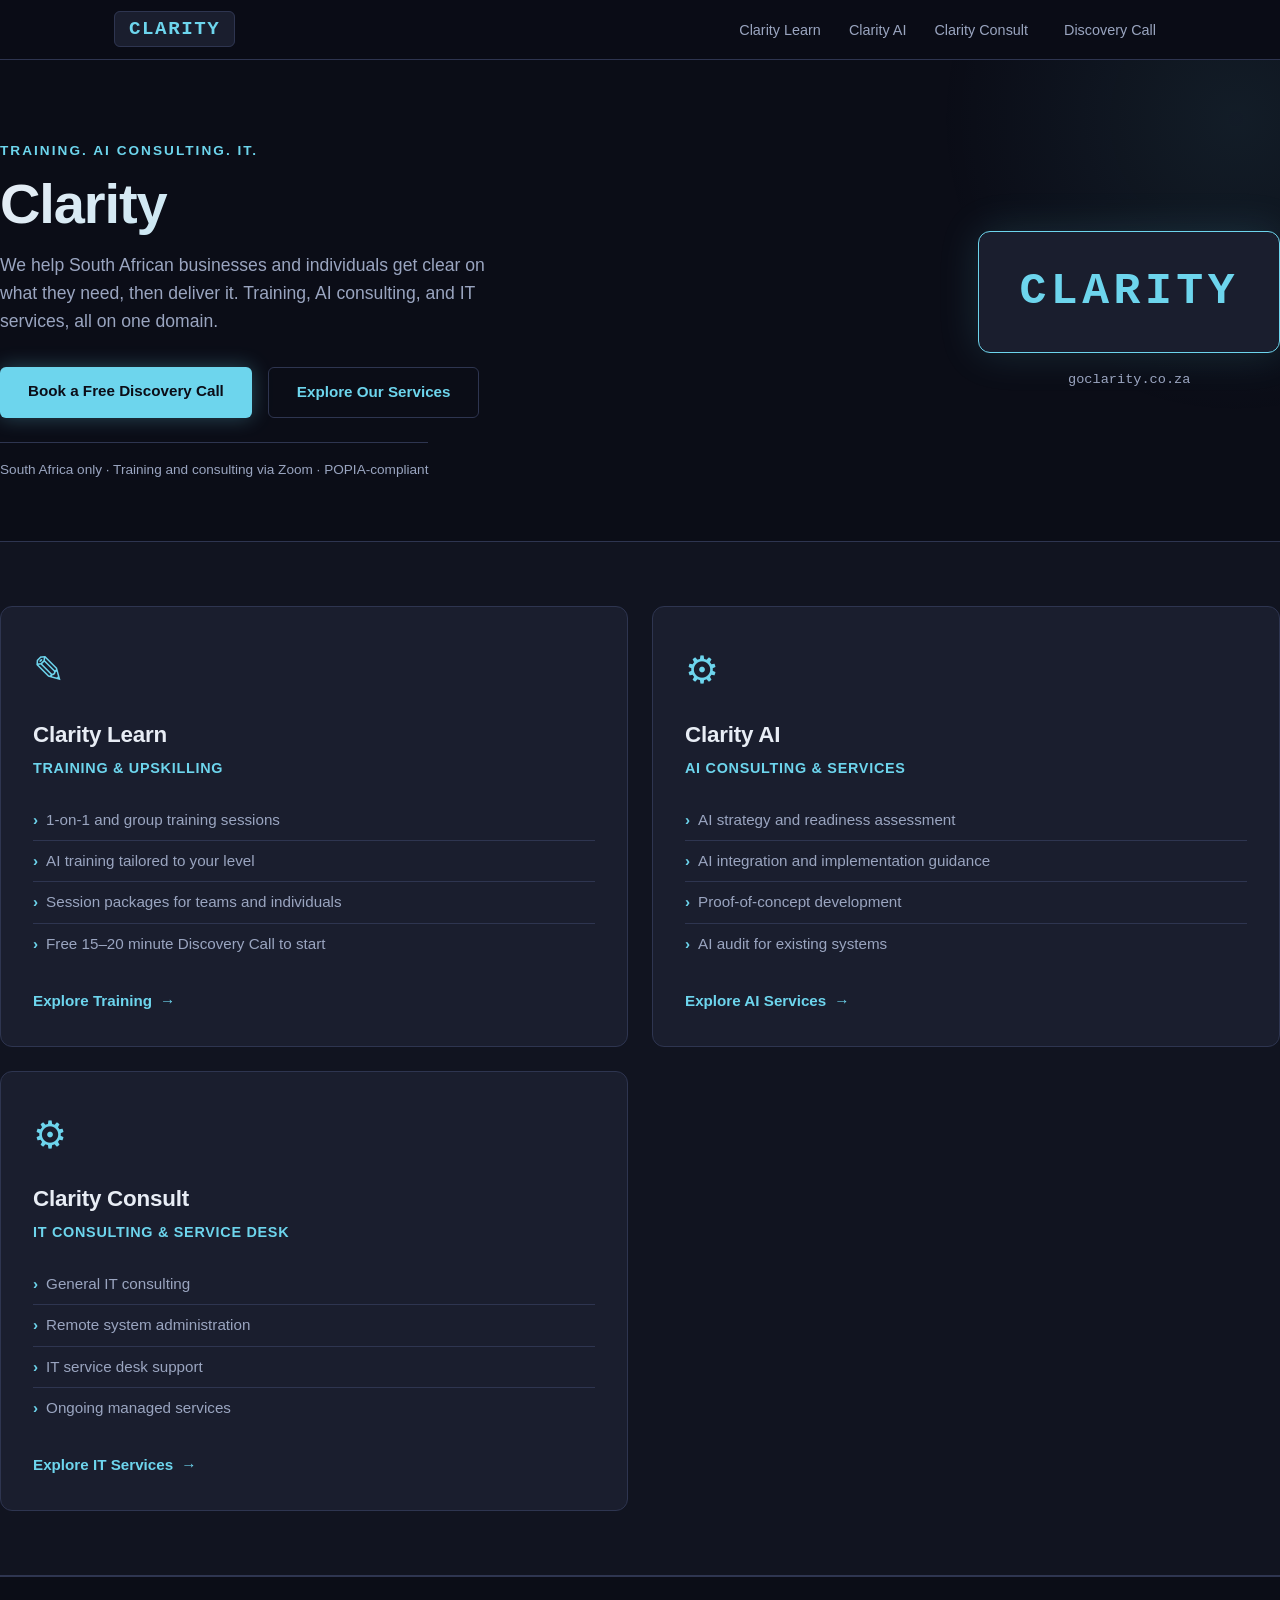
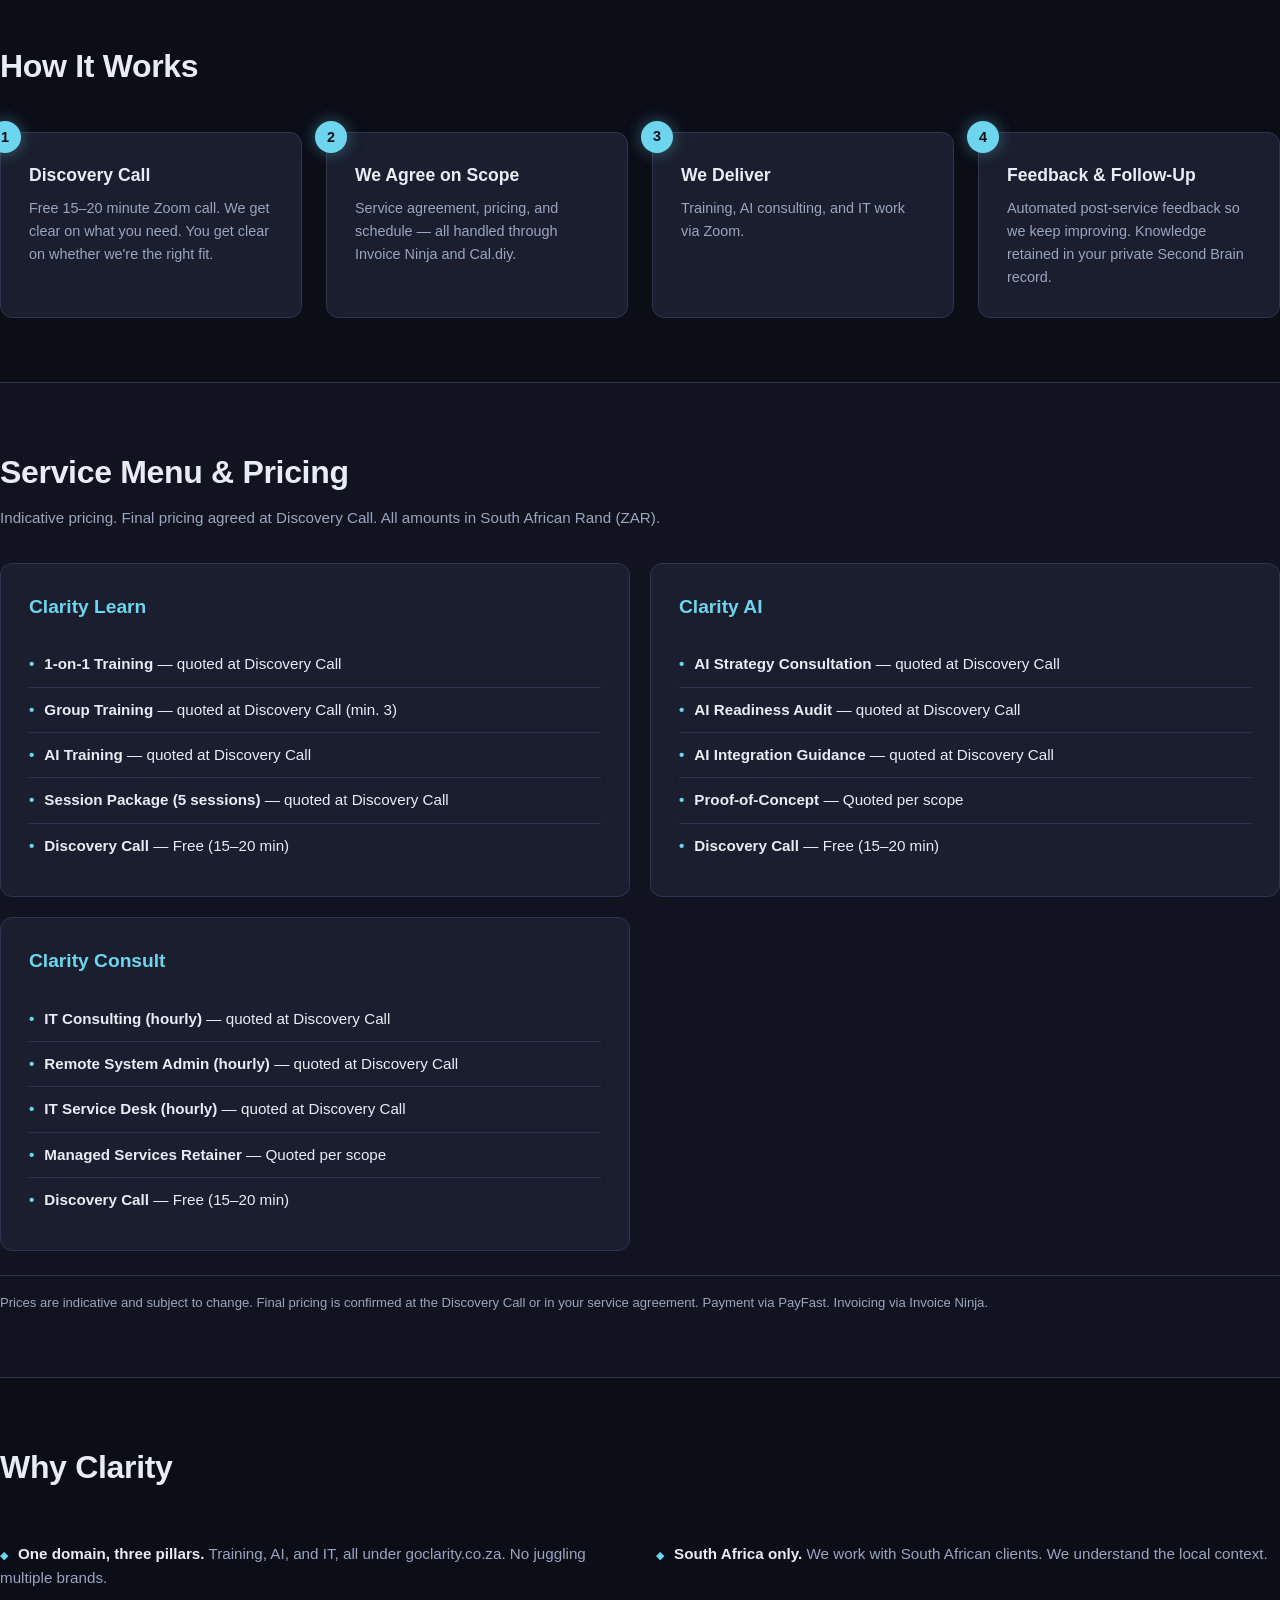
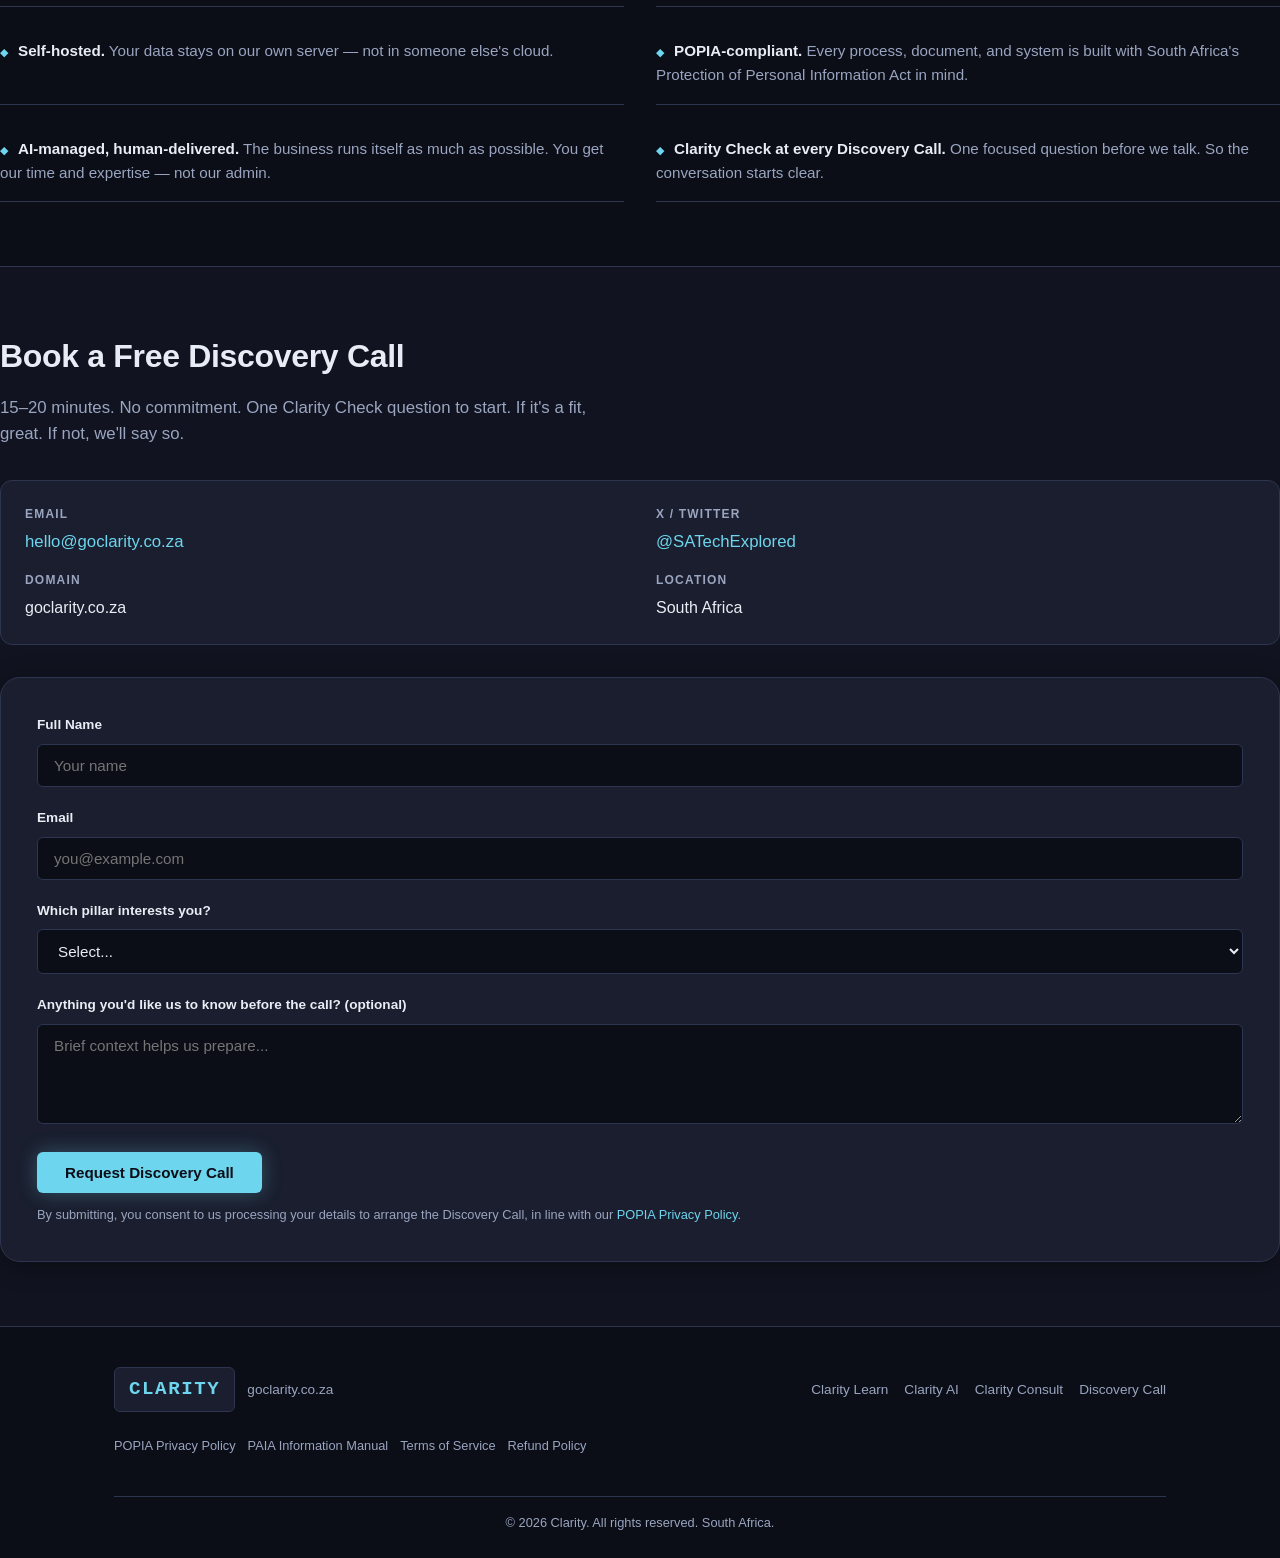
==== commit 9fd98f79: "Take Clarity Drone off the public site. The offer is shelved. The dashboard is a different tree and " ====
--- a/index.html
+++ b/index.html
@@ -3,8 +3,8 @@
 <head>
     <meta charset="UTF-8">
     <meta name="viewport" content="width=device-width, initial-scale=1.0">
-    <title>Clarity: Training, AI consulting, IT, and drone inspection.</title>
-    <meta name="description" content="Clarity delivers training, AI consulting, IT consulting, and drone inspection to South African clients. Self-hosted. POPIA-compliant.">
+    <title>Clarity: Training, AI consulting, and IT.</title>
+    <meta name="description" content="Clarity delivers training, AI consulting, and IT consulting to South African clients. Self-hosted. POPIA-compliant.">
     <link rel="stylesheet" href="css/style.css">
     <link rel="icon" href="assets/favicon.svg" type="image/svg+xml">
 </head>
@@ -19,7 +19,6 @@
                     <li><a href="#learn">Clarity Learn</a></li>
                     <li><a href="#ai">Clarity AI</a></li>
                     <li><a href="#consult">Clarity Consult</a></li>
-                    <li><a href="#drone">Clarity Drone</a></li>
                     <li><a href="/portal.html" class="btn-nav">Dashboard</a></li>
                     <li><a href="#contact" class="btn-nav">Discovery Call</a></li>
                 </ul>
@@ -32,14 +31,14 @@
         <section class="hero">
             <div class="hero-inner">
                 <div class="hero-text">
-                    <p class="tagline">Training. AI Consulting. IT. Drone Inspection.</p>
+                    <p class="tagline">Training. AI Consulting. IT.</p>
                     <h1>Clarity</h1>
-                    <p class="hero-sub">We help South African businesses and individuals get clear on what they need, then deliver it. Training, AI consulting, IT services, and drone inspection, all on one domain.</p>
+                    <p class="hero-sub">We help South African businesses and individuals get clear on what they need, then deliver it. Training, AI consulting, and IT services, all on one domain.</p>
                     <div class="hero-cta">
                         <a href="#contact" class="btn btn-primary">Book a Free Discovery Call</a>
                         <a href="#learn" class="btn btn-secondary">Explore Our Services</a>
                     </div>
-                    <p class="hero-note">South Africa only · Training and consulting via Zoom · Drone work on site · POPIA-compliant</p>
+                    <p class="hero-note">South Africa only · Training and consulting via Zoom · POPIA-compliant</p>
                 </div>
                 <div class="hero-visual">
                     <div class="logo-big">CLARITY</div>
@@ -89,19 +88,6 @@
                     </ul>
                     <a href="#contact" class="pillar-cta">Explore IT Services<span class="arrow">→</span></a>
                 </div>
-
-                <div class="pillar" id="drone">
-                    <div class="pillar-icon">&#9992;</div>
-                    <h2>Clarity Drone</h2>
-                    <p>Inspection, Search, and Advisory</p>
-                    <ul class="pillar-list">
-                        <li>Power line inspection with geotagged imagery and a written report</li>
-                        <li>Livestock search and recovery for the owner</li>
-                        <li>Owner-commissioned farm asset checks and aerial mapping</li>
-                        <li>Consulting, training, and advice on buying your own aircraft</li>
-                    </ul>
-                    <a href="#contact" class="pillar-cta">Explore Drone Services<span class="arrow">→</span></a>
-                </div>
             </div>
         </section>
 
@@ -120,7 +106,7 @@
                     </li>
                     <li>
                         <strong>We Deliver</strong>
-                        <p>Training, AI consulting, and IT work via Zoom. Drone inspection on site, in visual line of sight.</p>
+                        <p>Training, AI consulting, and IT work via Zoom.</p>
                     </li>
                     <li>
                         <strong>Feedback &amp; Follow-Up</strong>
@@ -167,19 +153,8 @@
                             <li><strong>Discovery Call</strong> — Free (15–20 min)</li>
                         </ul>
                     </div>
-                    <div class="pricing-card">
-                        <h3>Clarity Drone</h3>
-                        <ul class="pricing-list">
-                            <li><strong>Power line inspection</strong>: quoted at Discovery Call</li>
-                            <li><strong>Livestock search and recovery</strong>: quoted at Discovery Call</li>
-                            <li><strong>Farm security support</strong>: quoted at Discovery Call</li>
-                            <li><strong>Consulting, training, and advisory</strong>: quoted at Discovery Call</li>
-                            <li><strong>Call-out</strong>: quoted at Discovery Call</li>
-                            <li><strong>Discovery Call</strong>: Free (15-20 min)</li>
-                        </ul>
-                    </div>
-                </div>
-                <p class="pricing-disclaimer">Prices are indicative and subject to change. Final pricing is confirmed at the Discovery Call or in your service agreement. Payment via PayFast. Invoicing via Invoice Ninja. Drone imagery stays with the client. Clarity does not run covert monitoring of people and does not sell footage. Paid drone flights wait until pilot licence, aircraft registration, operator certificate, and insurance are in place. Mapping and the written report on a normal job are included in the hourly rate.</p>
+                </div>
+                <p class="pricing-disclaimer">Prices are indicative and subject to change. Final pricing is confirmed at the Discovery Call or in your service agreement. Payment via PayFast. Invoicing via Invoice Ninja.</p>
             </div>
         </section>
 
@@ -188,7 +163,7 @@
             <div class="why-inner">
                 <h2>Why Clarity</h2>
                 <ul class="why-list">
-                    <li><strong>One domain, four pillars.</strong> Training, AI, IT, and drone inspection, all under goclarity.co.za. No juggling multiple brands.</li>
+                    <li><strong>One domain, three pillars.</strong> Training, AI, and IT, all under goclarity.co.za. No juggling multiple brands.</li>
                     <li><strong>South Africa only.</strong> We work with South African clients. We understand the local context.</li>
                     <li><strong>Self-hosted.</strong> Your data stays on our own server — not in someone else's cloud.</li>
                     <li><strong>POPIA-compliant.</strong> Every process, document, and system is built with South Africa's Protection of Personal Information Act in mind.</li>
@@ -240,7 +215,6 @@
                                 <option value="learn">Clarity Learn — Training &amp; Upskilling</option>
                                 <option value="ai">Clarity AI — AI Consulting</option>
                                 <option value="consult">Clarity Consult — IT Consulting &amp; Service Desk</option>
-                                <option value="drone">Clarity Drone: inspection, search, and advisory</option>
                                 <option value="not-sure">Not sure yet</option>
                             </select>
                         </div>
@@ -267,7 +241,6 @@
                     <a href="#learn">Clarity Learn</a>
                     <a href="#ai">Clarity AI</a>
                     <a href="#consult">Clarity Consult</a>
-                    <a href="#drone">Clarity Drone</a>
                     <a href="#contact">Discovery Call</a>
                     <a href="/portal.html" class="footer-dashboard-link">&#9670; Dashboard</a>
                 </div>
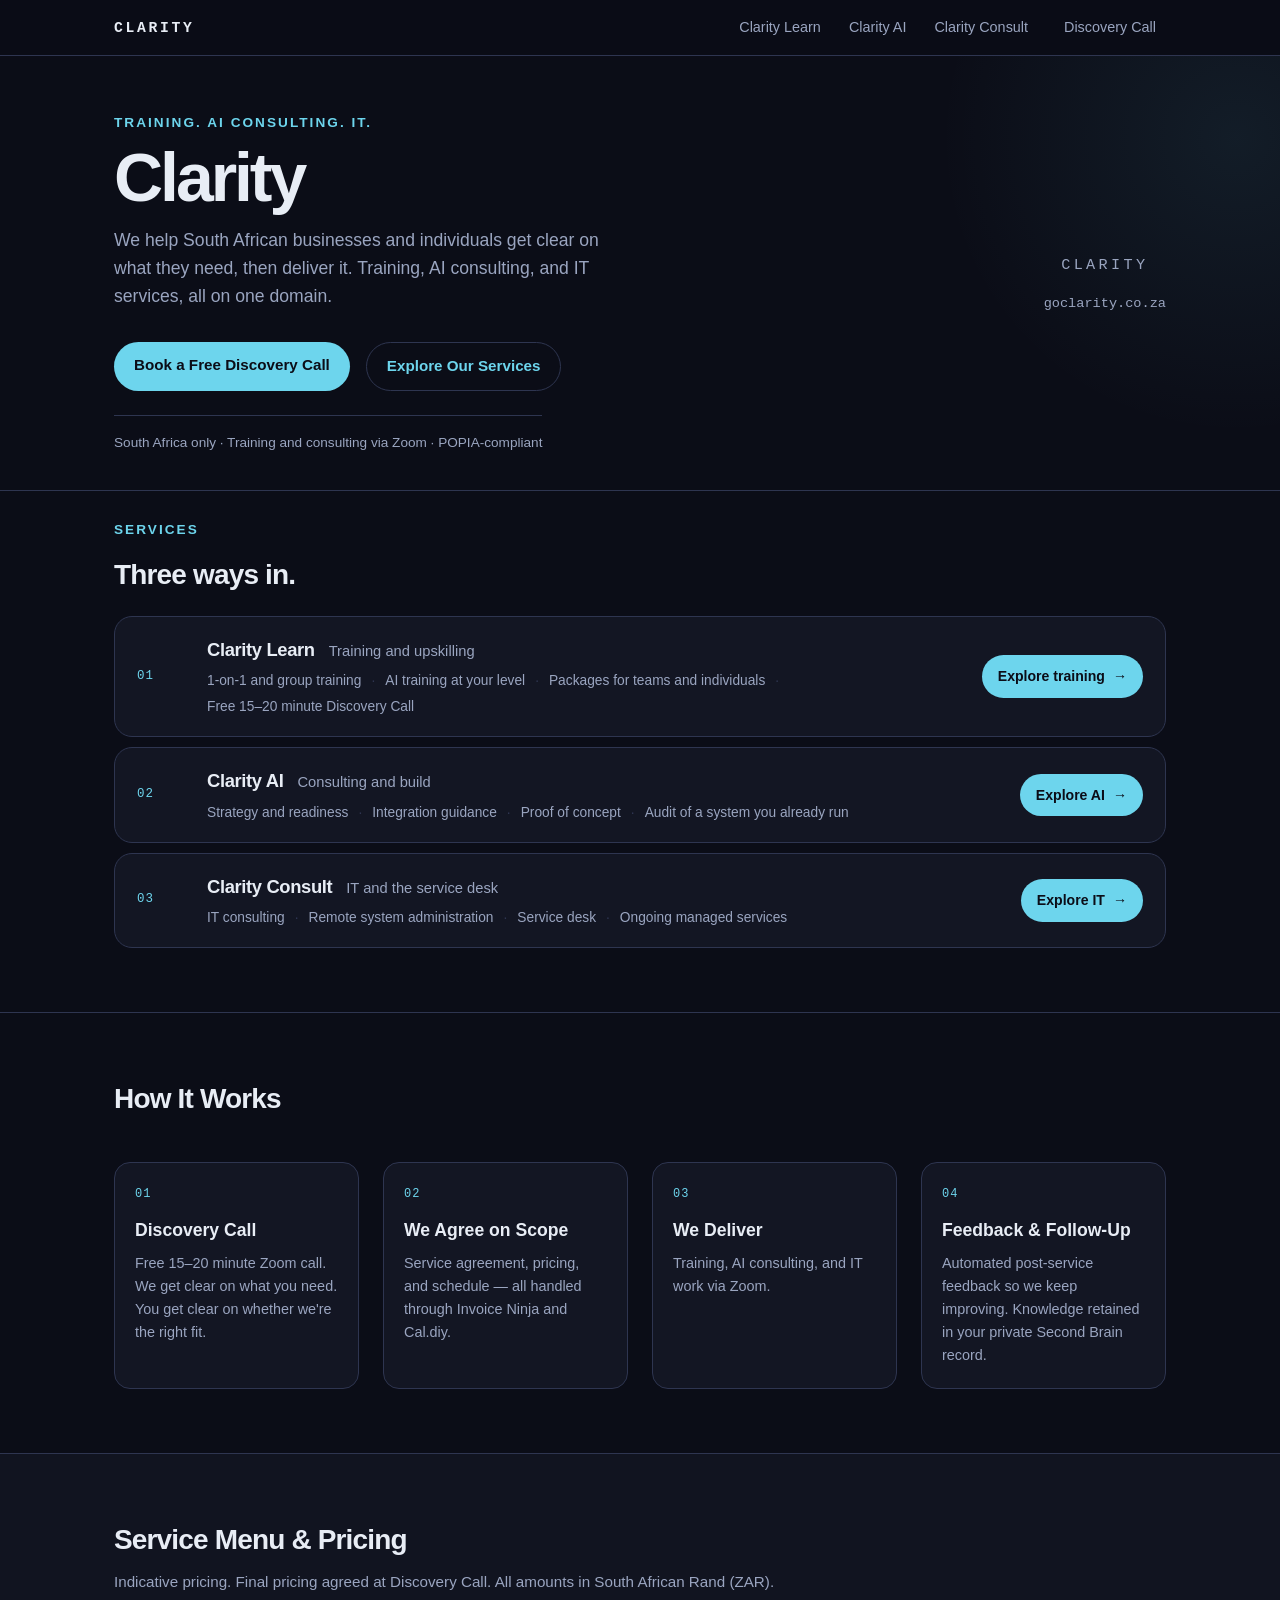
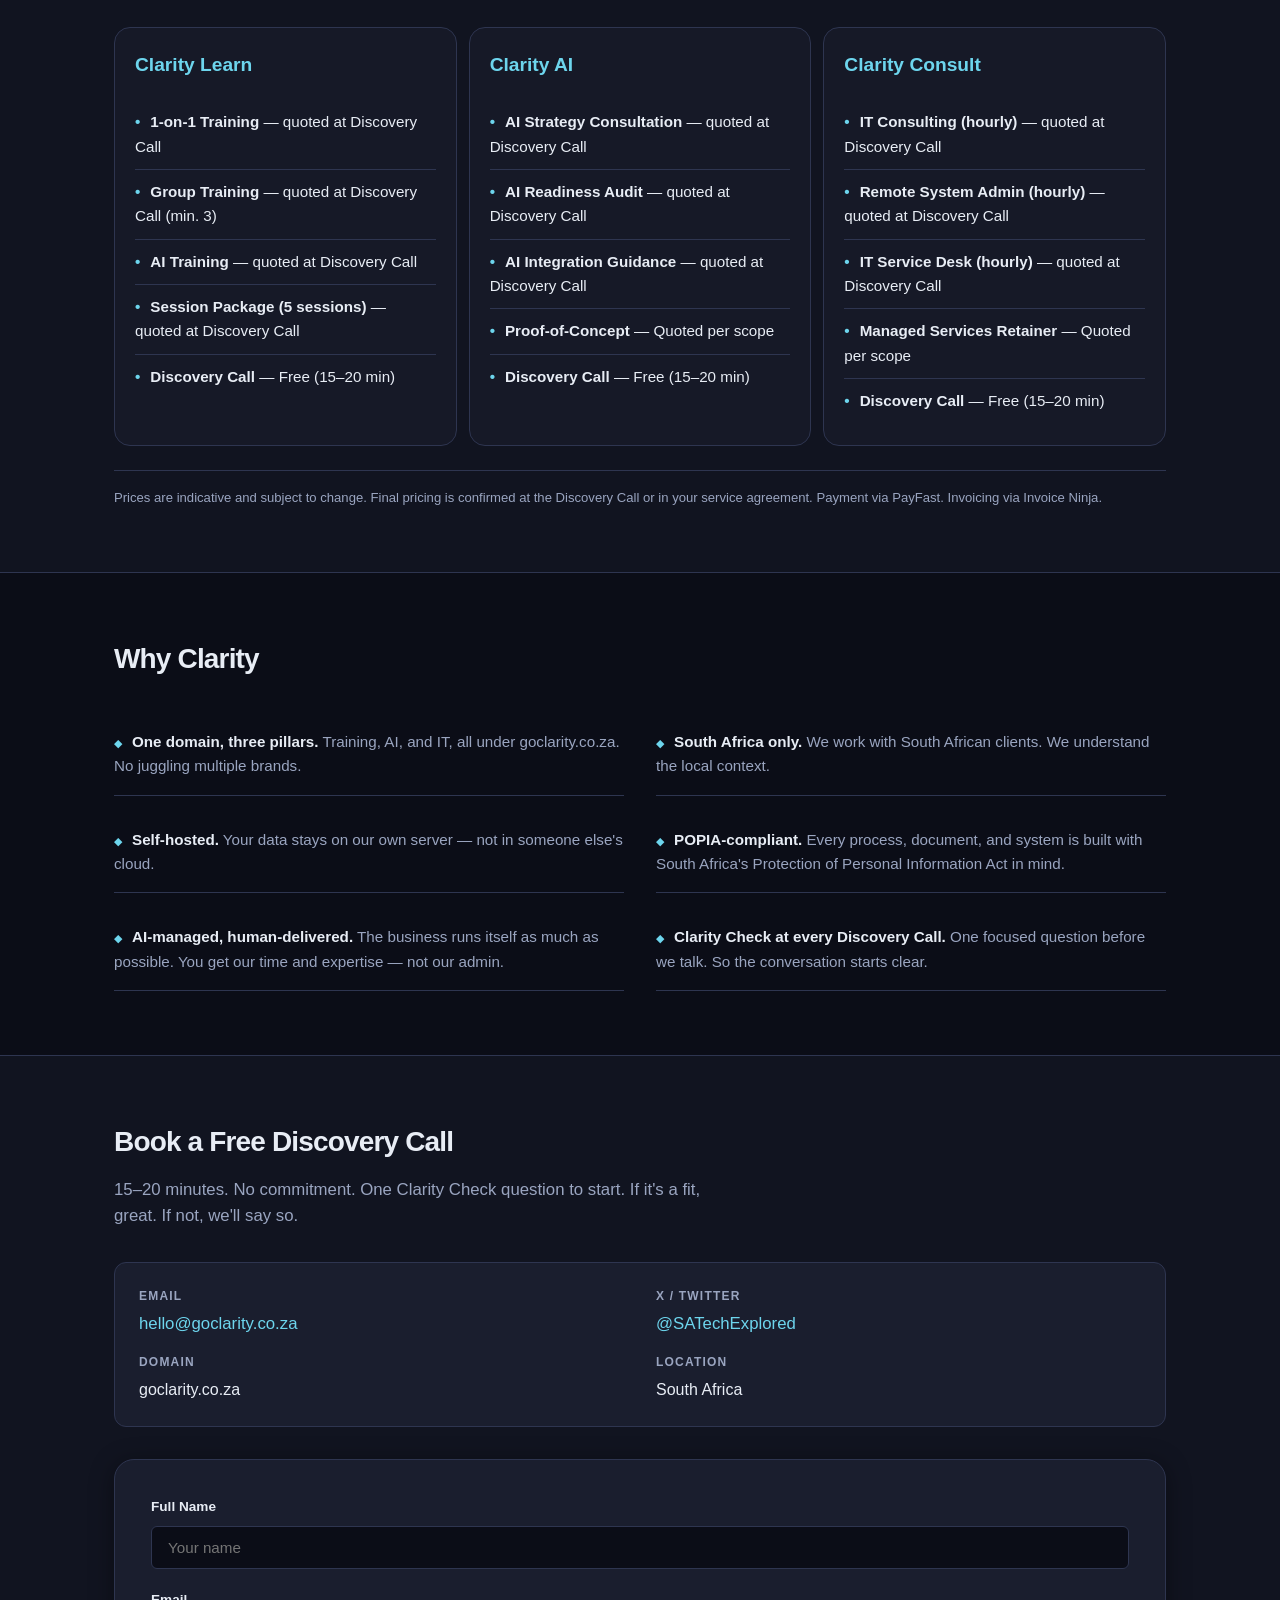
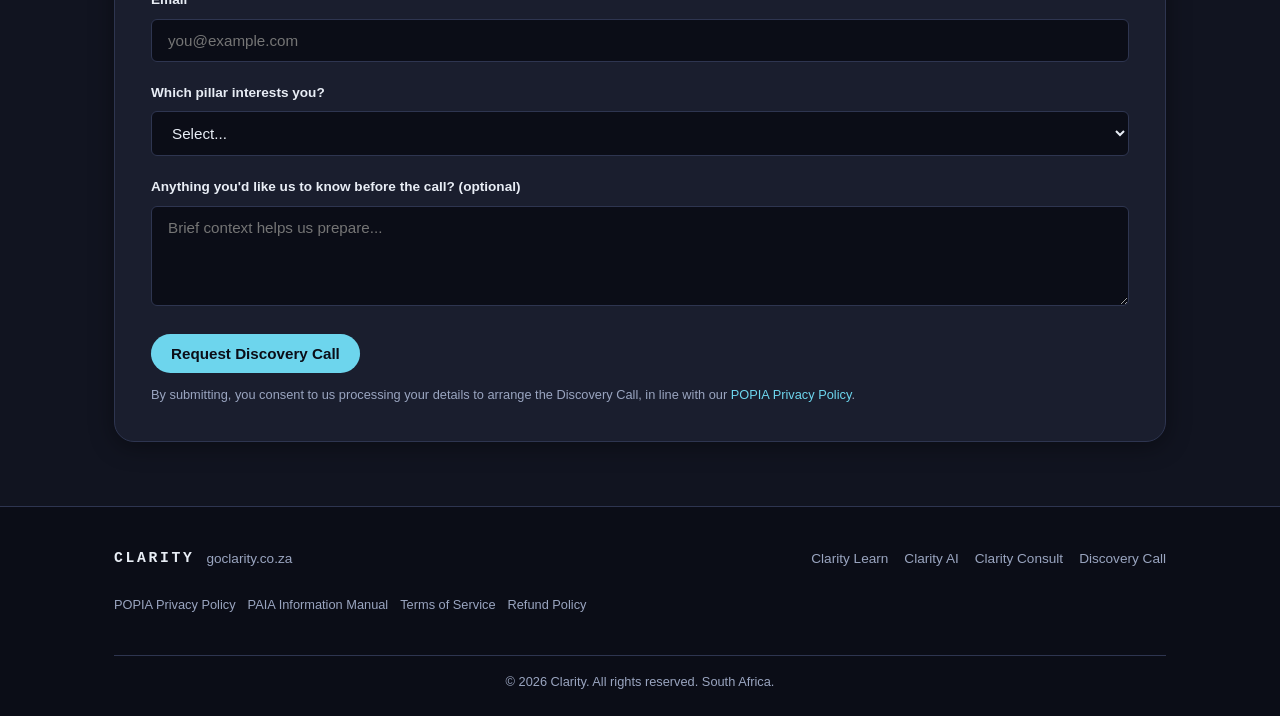
==== commit 7858ac05: "Stack the three services and quiet the page. Learn, AI, and Consult are full-width rows. Pricing is " ====
--- a/index.html
+++ b/index.html
@@ -5,7 +5,7 @@
     <meta name="viewport" content="width=device-width, initial-scale=1.0">
     <title>Clarity: Training, AI consulting, and IT.</title>
     <meta name="description" content="Clarity delivers training, AI consulting, and IT consulting to South African clients. Self-hosted. POPIA-compliant.">
-    <link rel="stylesheet" href="css/style.css">
+    <link rel="stylesheet" href="css/style.css?v=20261126">
     <link rel="icon" href="assets/favicon.svg" type="image/svg+xml">
 </head>
 <body>
@@ -47,47 +47,64 @@
             </div>
         </section>
 
-        <!-- THREE PILLARS -->
-        <section class="pillars">
+        <!-- SERVICES -->
+        <section class="pillars" id="services">
             <div class="pillars-inner">
-                <div class="pillar" id="learn">
-                    <div class="pillar-icon">&#9998;</div>
-                    <h2>Clarity Learn</h2>
-                    <p>Training &amp; Upskilling</p>
-                    <ul class="pillar-list">
-                        <li>1-on-1 and group training sessions</li>
-                        <li>AI training tailored to your level</li>
-                        <li>Session packages for teams and individuals</li>
-                        <li>Free 15–20 minute Discovery Call to start</li>
-                    </ul>
-                    <a href="#contact" class="pillar-cta">Explore Training<span class="arrow">→</span></a>
-                </div>
-
-                <div class="pillar" id="ai">
-                    <div class="pillar-icon">&#9881;</div>
-                    <h2>Clarity AI</h2>
-                    <p>AI Consulting &amp; Services</p>
-                    <ul class="pillar-list">
-                        <li>AI strategy and readiness assessment</li>
-                        <li>AI integration and implementation guidance</li>
-                        <li>Proof-of-concept development</li>
-                        <li>AI audit for existing systems</li>
-                    </ul>
-                    <a href="#contact" class="pillar-cta">Explore AI Services<span class="arrow">→</span></a>
-                </div>
-
-                <div class="pillar" id="consult">
-                    <div class="pillar-icon">&#9881;</div>
-                    <h2>Clarity Consult</h2>
-                    <p>IT Consulting &amp; Service Desk</p>
-                    <ul class="pillar-list">
-                        <li>General IT consulting</li>
-                        <li>Remote system administration</li>
-                        <li>IT service desk support</li>
-                        <li>Ongoing managed services</li>
-                    </ul>
-                    <a href="#contact" class="pillar-cta">Explore IT Services<span class="arrow">→</span></a>
-                </div>
+                <div class="pillars-head">
+                    <p class="tagline">Services</p>
+                    <h2>Three ways in.</h2>
+                </div>
+
+                <article class="pillar" id="learn">
+                    <div class="pillar-index" aria-hidden="true">01</div>
+                    <div class="pillar-main">
+                        <div class="pillar-head">
+                            <h2>Clarity Learn</h2>
+                            <p>Training and upskilling</p>
+                        </div>
+                        <ul class="pillar-list">
+                            <li>1-on-1 and group training</li>
+                            <li>AI training at your level</li>
+                            <li>Packages for teams and individuals</li>
+                            <li>Free 15–20 minute Discovery Call</li>
+                        </ul>
+                    </div>
+                    <a href="#contact" class="pillar-cta">Explore training<span class="arrow">→</span></a>
+                </article>
+
+                <article class="pillar" id="ai">
+                    <div class="pillar-index" aria-hidden="true">02</div>
+                    <div class="pillar-main">
+                        <div class="pillar-head">
+                            <h2>Clarity AI</h2>
+                            <p>Consulting and build</p>
+                        </div>
+                        <ul class="pillar-list">
+                            <li>Strategy and readiness</li>
+                            <li>Integration guidance</li>
+                            <li>Proof of concept</li>
+                            <li>Audit of a system you already run</li>
+                        </ul>
+                    </div>
+                    <a href="#contact" class="pillar-cta">Explore AI<span class="arrow">→</span></a>
+                </article>
+
+                <article class="pillar" id="consult">
+                    <div class="pillar-index" aria-hidden="true">03</div>
+                    <div class="pillar-main">
+                        <div class="pillar-head">
+                            <h2>Clarity Consult</h2>
+                            <p>IT and the service desk</p>
+                        </div>
+                        <ul class="pillar-list">
+                            <li>IT consulting</li>
+                            <li>Remote system administration</li>
+                            <li>Service desk</li>
+                            <li>Ongoing managed services</li>
+                        </ul>
+                    </div>
+                    <a href="#contact" class="pillar-cta">Explore IT<span class="arrow">→</span></a>
+                </article>
             </div>
         </section>
 
--- a/css/style.css
+++ b/css/style.css
@@ -93,14 +93,14 @@
 
 .logo-mark {
     font-family: var(--font-mono);
-    font-weight: 700;
-    font-size: 1.2rem;
-    letter-spacing: 0.08em;
-    color: var(--color-accent);
-    background: var(--color-surface);
-    padding: 6px 14px;
-    border-radius: var(--radius-sm);
-    border: 1px solid var(--color-border);
+    font-weight: 600;
+    font-size: 0.92rem;
+    letter-spacing: 0.18em;
+    color: var(--color-text);
+    background: transparent;
+    padding: 0;
+    border-radius: 0;
+    border: none;
 }
 
 /* ---------- BUTTONS ---------- */
@@ -120,13 +120,13 @@
 .btn-primary {
     background: var(--color-accent);
     color: var(--color-bg);
-    box-shadow: 0 0 20px rgba(109, 213, 237, 0.3);
+    box-shadow: none;
+    border-radius: 999px;
+    padding: 11px 20px;
 }
 
 .btn-primary:hover {
     background: #8be3f5;
-    transform: translateY(-2px);
-    box-shadow: 0 0 30px rgba(109, 213, 237, 0.5);
     color: var(--color-bg);
 }
 
@@ -134,6 +134,8 @@
     background: transparent;
     color: var(--color-accent);
     border: 1px solid var(--color-border);
+    border-radius: 999px;
+    padding: 11px 20px;
 }
 
 .btn-secondary:hover {
@@ -195,7 +197,7 @@
 
 /* ---------- HERO ---------- */
 .hero {
-    padding: 80px 0 60px;
+    padding: 56px 0 36px;
     position: relative;
     overflow: hidden;
 }
@@ -212,6 +214,9 @@
 }
 
 .hero-inner {
+    max-width: 1100px;
+    margin: 0 auto;
+    padding: 0 24px;
     display: flex;
     align-items: center;
     gap: 60px;
@@ -232,15 +237,12 @@
 }
 
 .hero h1 {
-    font-size: 3.5rem;
-    font-weight: 800;
-    letter-spacing: -0.02em;
-    line-height: 1.1;
+    font-size: 4.25rem;
+    font-weight: 600;
+    letter-spacing: -0.045em;
+    line-height: 0.95;
     margin-bottom: 16px;
-    background: linear-gradient(135deg, var(--color-text) 0%, var(--color-accent) 100%);
-    -webkit-background-clip: text;
-    -webkit-text-fill-color: transparent;
-    background-clip: text;
+    color: var(--color-text);
 }
 
 .hero-sub {
@@ -272,15 +274,14 @@
 
 .logo-big {
     font-family: var(--font-mono);
-    font-weight: 800;
-    font-size: 2.8rem;
-    letter-spacing: 0.1em;
-    color: var(--color-accent);
-    background: var(--color-surface);
-    padding: 24px 40px;
-    border-radius: var(--radius-md);
-    border: 1px solid var(--color-accent);
-    box-shadow: var(--shadow-glow);
+    font-weight: 500;
+    font-size: 0.95rem;
+    letter-spacing: 0.22em;
+    color: var(--color-text-dim);
+    background: transparent;
+    padding: 0;
+    border: none;
+    box-shadow: none;
     display: inline-block;
 }
 
@@ -297,87 +298,122 @@
 }
 
 section h2 {
-    font-size: 2rem;
-    font-weight: 700;
+    font-size: 1.75rem;
+    font-weight: 600;
     margin-bottom: 12px;
-    letter-spacing: -0.01em;
+    letter-spacing: -0.03em;
 }
 
 section > div > h2 {
     margin-bottom: 32px;
 }
 
-/* ---------- PILLARS ---------- */
+.how-inner,
+.pricing-inner,
+.why-inner,
+.contact-inner {
+    max-width: 1100px;
+    margin: 0 auto;
+    padding: 0 24px;
+}
+
+/* ---------- SERVICES ---------- */
 .pillars {
-    background: var(--color-bg-alt);
+    background: transparent;
     border-top: 1px solid var(--color-border);
-    border-bottom: 1px solid var(--color-border);
+    border-bottom: none;
+    padding-top: 28px;
 }
 
 .pillars-inner {
+    max-width: 1100px;
+    margin: 0 auto;
+    padding: 0 24px;
+    display: flex;
+    flex-direction: column;
+    gap: 10px;
+}
+
+.pillars-head {
+    margin-bottom: 8px;
+}
+
+.pillars-head h2 {
+    font-size: 1.75rem;
+    font-weight: 600;
+    letter-spacing: -0.03em;
+    margin: 0;
+}
+
+.pillar {
     display: grid;
-    grid-template-columns: repeat(2, 1fr);
-    gap: 24px;
-}
-
-.pillar {
+    grid-template-columns: 52px minmax(0, 1fr) auto;
+    align-items: center;
+    gap: 18px;
+    background: rgba(26, 30, 46, 0.55);
+    border: 1px solid var(--color-border);
+    border-radius: 18px;
+    padding: 18px 22px;
+    transition: border-color 0.2s, background 0.2s;
+}
+
+.pillar:hover {
+    border-color: rgba(109, 213, 237, 0.55);
     background: var(--color-surface);
-    border: 1px solid var(--color-border);
-    border-radius: var(--radius-md);
-    padding: 32px;
-    transition: all 0.3s;
-    position: relative;
-    overflow: hidden;
-    opacity: 1; /* visible by default */
-}
-
-.pillar:hover {
-    border-color: var(--color-accent);
-    transform: translateY(-4px);
-    box-shadow: var(--shadow-card);
-}
-
-.pillar-icon {
-    font-size: 2.4rem;
-    color: var(--color-accent);
-    margin-bottom: 16px;
+    transform: none;
+    box-shadow: none;
+}
+
+.pillar-index {
+    font-family: var(--font-mono);
+    font-size: 0.78rem;
+    letter-spacing: 0.08em;
+    color: var(--color-accent);
+}
+
+.pillar-head {
+    display: flex;
+    align-items: baseline;
+    gap: 14px;
+    flex-wrap: wrap;
+    margin-bottom: 6px;
 }
 
 .pillar h2 {
-    font-size: 1.4rem;
-    margin-bottom: 4px;
-}
-
-.pillar > p {
-    color: var(--color-accent);
-    font-weight: 600;
-    font-size: 0.9rem;
-    letter-spacing: 0.05em;
-    text-transform: uppercase;
-    margin-bottom: 20px;
+    font-size: 1.15rem;
+    font-weight: 600;
+    letter-spacing: -0.02em;
+    margin: 0;
+}
+
+.pillar-head p {
+    margin: 0;
+    color: var(--color-text-dim);
+    font-size: 0.92rem;
+    font-weight: 400;
+    letter-spacing: 0;
+    text-transform: none;
 }
 
 .pillar-list {
     list-style: none;
-    margin-bottom: 24px;
+    display: flex;
+    flex-wrap: wrap;
+    gap: 4px 0;
+    margin: 0;
 }
 
 .pillar-list li {
-    padding: 8px 0;
-    color: var(--color-text-dim);
-    font-size: 0.95rem;
-    border-bottom: 1px solid var(--color-border);
-}
-
-.pillar-list li:last-child {
+    padding: 0;
+    color: var(--color-text-dim);
+    font-size: 0.86rem;
     border-bottom: none;
 }
 
-.pillar-list li::before {
-    content: '›';
-    color: var(--color-accent);
-    margin-right: 8px;
-    font-weight: 700;
+.pillar-list li:not(:last-child)::after {
+    content: '·';
+    margin: 0 10px;
+    color: var(--color-border);
 }
 
 .pillar-cta {
@@ -385,14 +421,18 @@
     align-items: center;
     gap: 8px;
     font-weight: 600;
-    font-size: 0.95rem;
-    color: var(--color-accent);
-    transition: gap 0.2s;
+    font-size: 0.88rem;
+    color: var(--color-bg);
+    background: var(--color-accent);
+    border-radius: 999px;
+    padding: 10px 16px;
+    white-space: nowrap;
 }
 
 .pillar-cta:hover {
-    gap: 16px;
-    color: var(--color-accent-2);
+    gap: 10px;
+    color: var(--color-bg);
+    background: #8be3f5;
 }
 
 .pillar-cta .arrow {
@@ -400,7 +440,7 @@
 }
 
 .pillar:hover .pillar-cta .arrow {
-    transform: translateX(4px);
+    transform: translateX(3px);
 }
 
 /* ---------- HOW IT WORKS ---------- */
@@ -422,35 +462,37 @@
 
 .steps li {
     counter-increment: step-counter;
-    background: var(--color-surface);
+    display: flex;
+    flex-direction: column;
+    align-items: flex-start;
+    background: rgba(26, 30, 46, 0.55);
     border: 1px solid var(--color-border);
-    border-radius: var(--radius-md);
-    padding: 28px;
+    border-radius: 16px;
+    padding: 22px 20px 20px;
     position: relative;
-    transition: all 0.25s;
+    transition: border-color 0.2s;
 }
 
 .steps li:hover {
-    border-color: var(--color-accent);
-    transform: translateY(-2px);
+    border-color: rgba(109, 213, 237, 0.55);
+    transform: none;
 }
 
 .steps li::before {
-    content: counter(step-counter);
-    position: absolute;
-    top: -12px;
-    left: -12px;
-    width: 32px;
-    height: 32px;
-    background: var(--color-accent);
-    color: var(--color-bg);
-    font-weight: 700;
-    font-size: 0.9rem;
-    border-radius: 50%;
-    display: flex;
-    align-items: center;
-    justify-content: center;
-    box-shadow: 0 0 16px rgba(109, 213, 237, 0.4);
+    content: counter(step-counter, decimal-leading-zero);
+    position: static;
+    width: auto;
+    height: auto;
+    margin-bottom: 12px;
+    background: transparent;
+    color: var(--color-accent);
+    font-family: var(--font-mono);
+    font-weight: 500;
+    font-size: 0.75rem;
+    letter-spacing: 0.08em;
+    border-radius: 0;
+    display: block;
+    box-shadow: none;
 }
 
 .steps li strong {
@@ -483,22 +525,22 @@
 
 .pricing-grid {
     display: grid;
-    grid-template-columns: repeat(2, 1fr);
-    gap: 20px;
+    grid-template-columns: repeat(3, 1fr);
+    gap: 12px;
     margin-bottom: 24px;
 }
 
 .pricing-card {
-    background: var(--color-surface);
+    background: rgba(26, 30, 46, 0.55);
     border: 1px solid var(--color-border);
-    border-radius: var(--radius-md);
-    padding: 28px;
-    transition: all 0.3s;
+    border-radius: 16px;
+    padding: 22px 20px;
+    transition: border-color 0.2s;
 }
 
 .pricing-card:hover {
-    border-color: var(--color-accent);
-    box-shadow: var(--shadow-card);
+    border-color: rgba(109, 213, 237, 0.55);
+    box-shadow: none;
 }
 
 .pricing-card h3 {
@@ -901,6 +943,24 @@
         grid-template-columns: 1fr;
     }
 
+    .pillar {
+        grid-template-columns: 1fr;
+        gap: 12px;
+    }
+
+    .pillar-list {
+        flex-direction: column;
+        gap: 4px;
+    }
+
+    .pillar-list li:not(:last-child)::after {
+        content: none;
+    }
+
+    .pillar-cta {
+        justify-self: start;
+    }
+
     .steps {
         grid-template-columns: 1fr;
     }
@@ -938,16 +998,5 @@
 .why-list li,
 .contact-box,
 .contact-form {
-    animation: fadeInUp 0.6s ease-out both;
-}
-
-.pillar:nth-child(1) { animation-delay: 0.1s; }
-.pillar:nth-child(2) { animation-delay: 0.2s; }
-.pillar:nth-child(3) { animation-delay: 0.3s; }
-.steps li:nth-child(1) { animation-delay: 0.15s; }
-.steps li:nth-child(2) { animation-delay: 0.25s; }
-.steps li:nth-child(3) { animation-delay: 0.35s; }
-.steps li:nth-child(4) { animation-delay: 0.45s; }
-.pricing-card:nth-child(1) { animation-delay: 0.1s; }
-.pricing-card:nth-child(2) { animation-delay: 0.2s; }
-.pricing-card:nth-child(3) { animation-delay: 0.3s; }
+    animation: none;
+}
